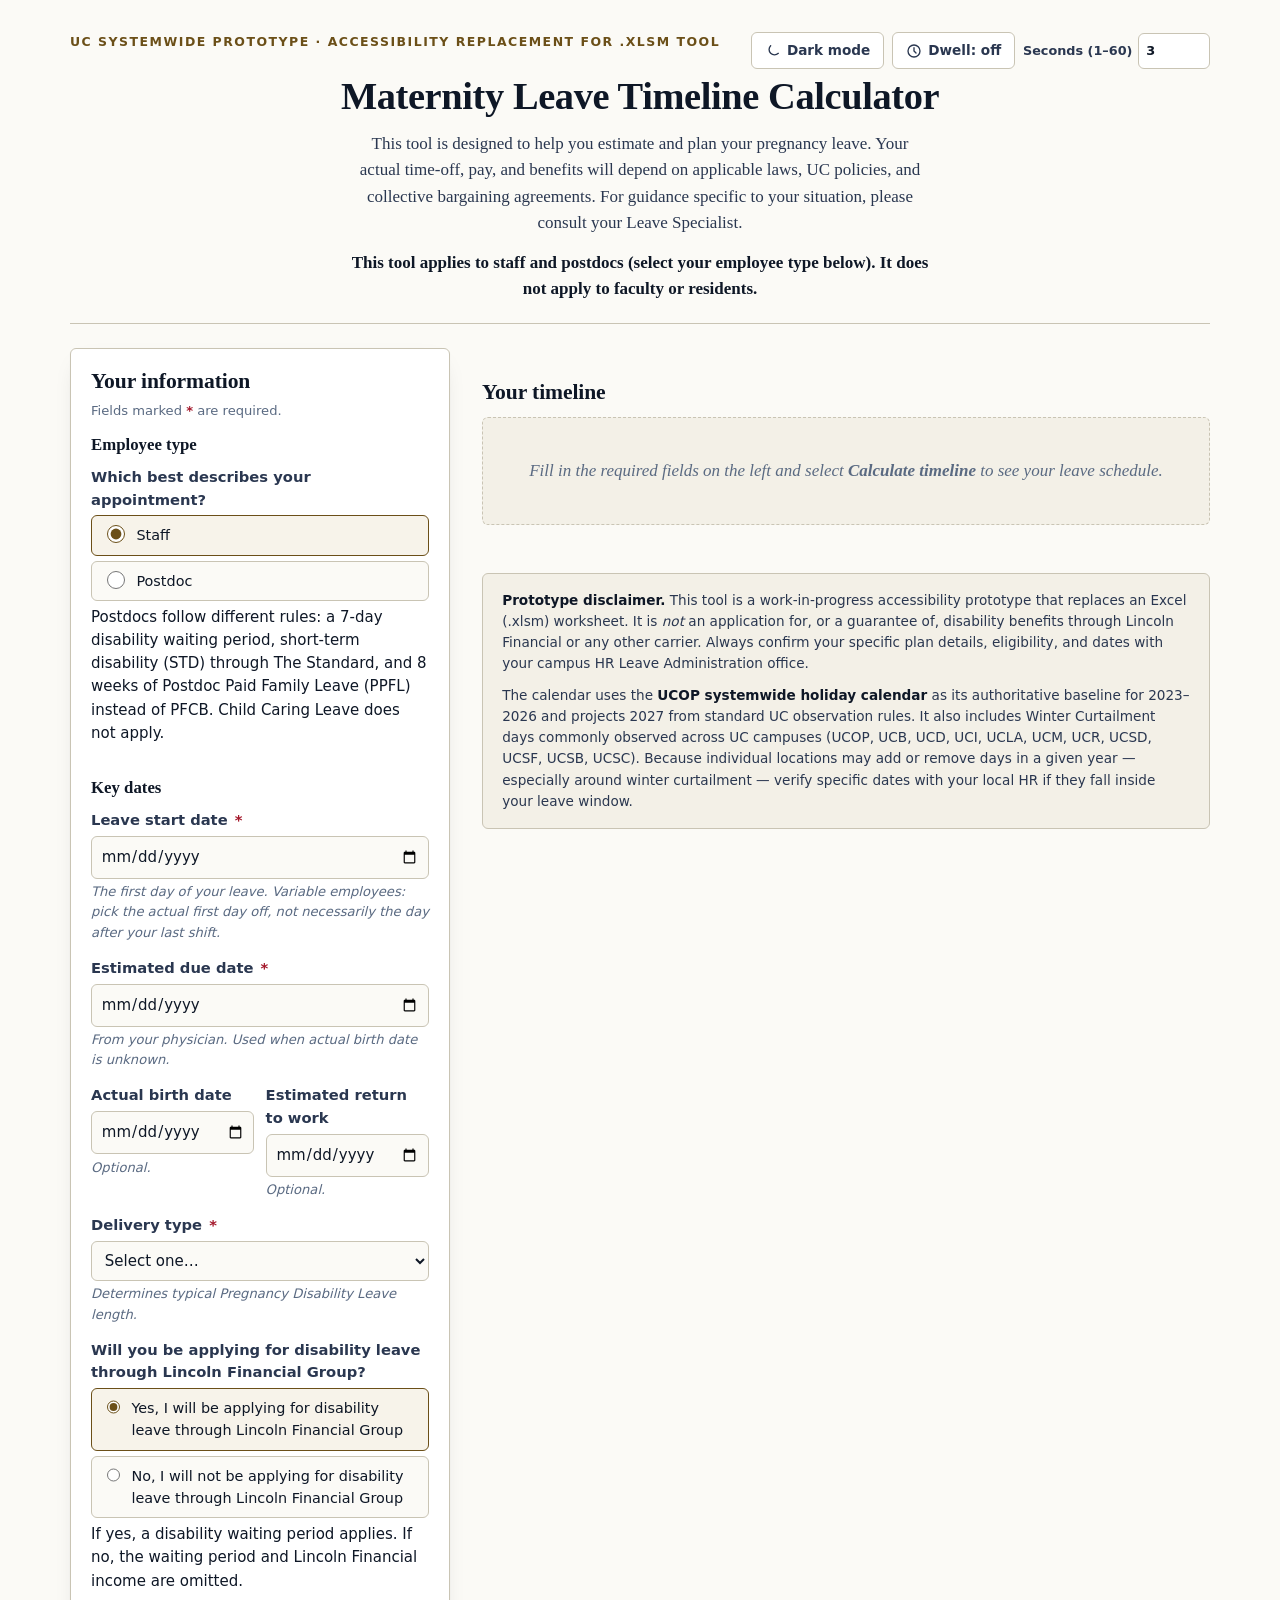
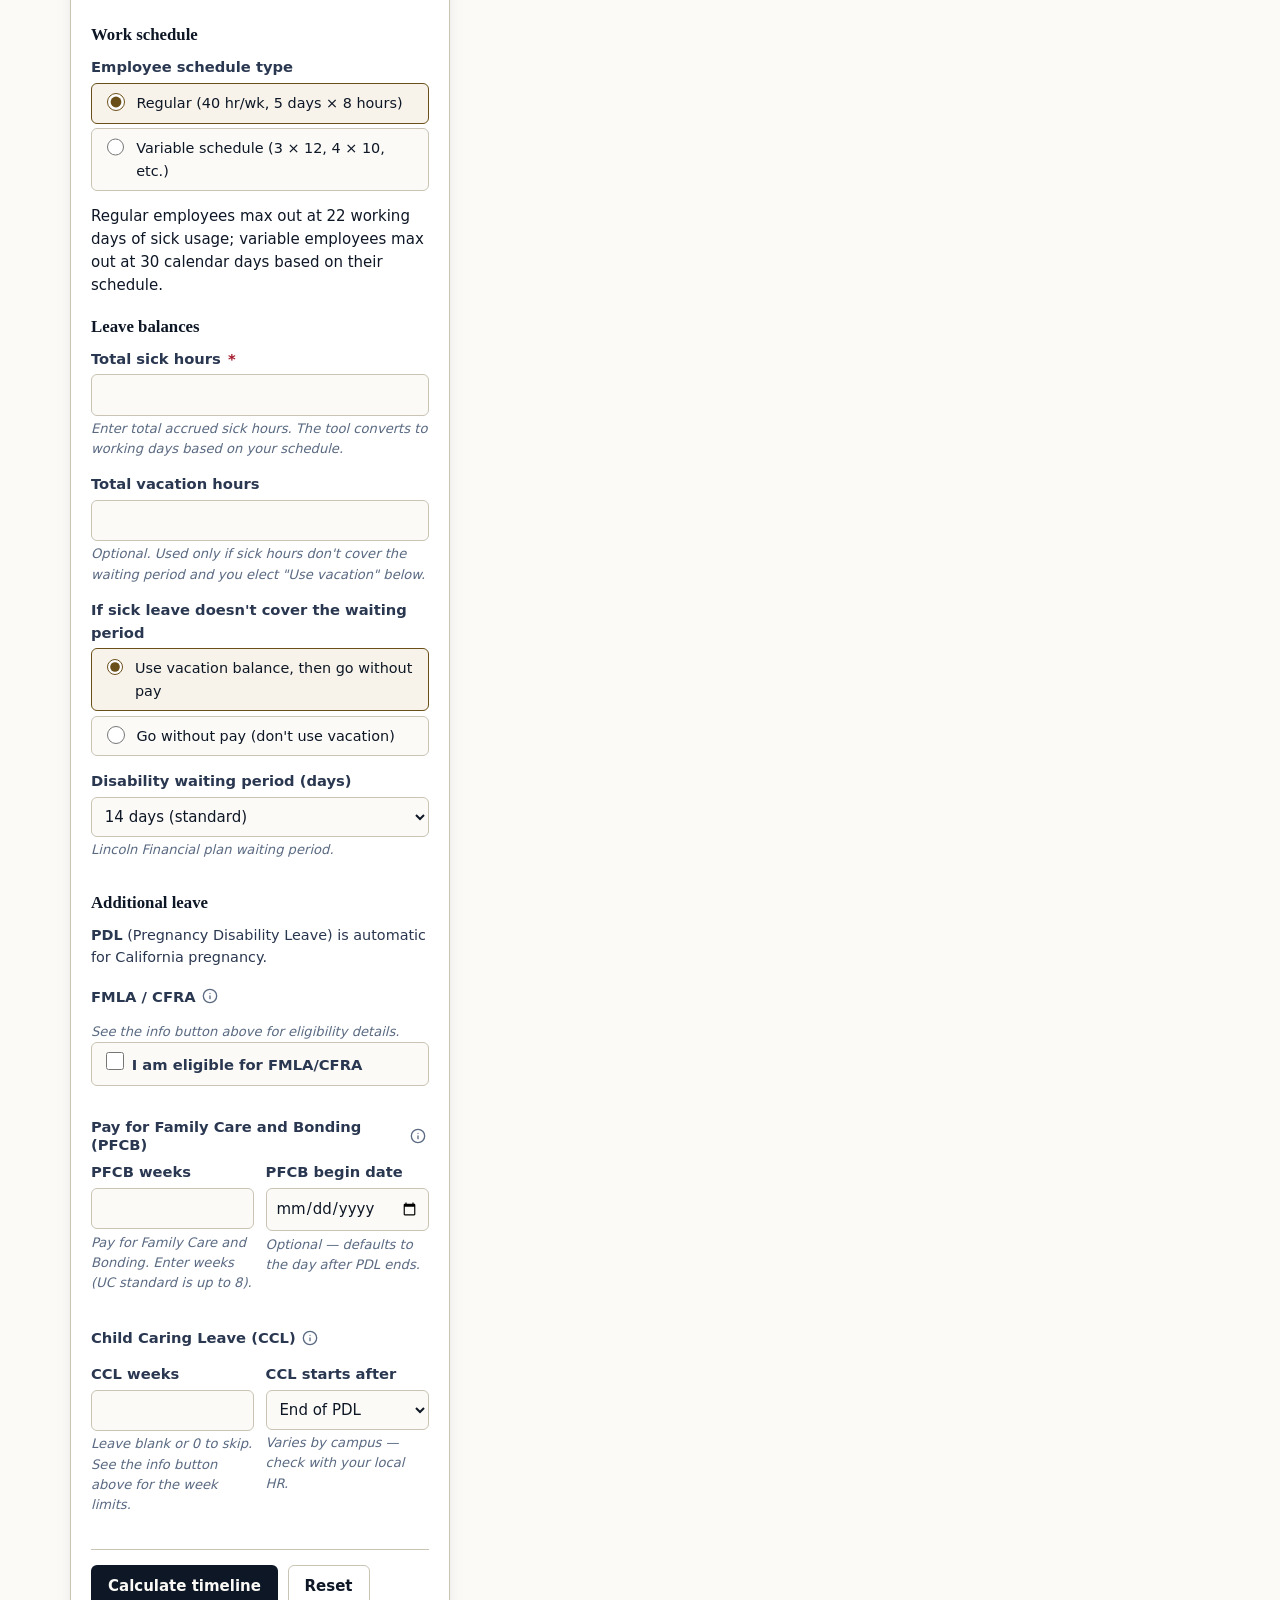
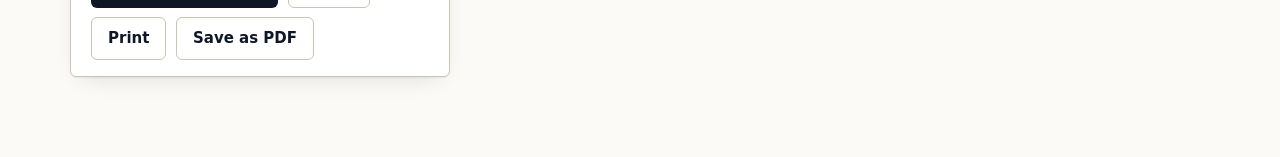
==== index.html @ 439dd9cc "feat: add dwell clicking (hover-to-activate) with adjustable 1-60s dwell time Masthead gains a Dwell" ====
<!DOCTYPE html>
<html lang="en">
<head>
<meta charset="UTF-8">
<meta name="viewport" content="width=device-width, initial-scale=1">
<meta name="description" content="Accessible maternity leave timeline calculator. Computes Pregnancy Disability Leave (PDL), Family Medical Leave (FML), California Family Rights Act (CFRA), waiting period, sick, vacation, and Lincoln Financial disability dates from simple inputs.">

<!-- Security headers (meta-tag equivalents where available).
     CSP deliberately denies everything by default and only allows same-origin
     scripts, styles, images, and fonts. No inline scripts, no inline styles,
     no external resources, no network requests, no embedding via iframe. -->
<meta http-equiv="Content-Security-Policy" content="default-src 'none'; script-src 'self'; style-src 'self'; img-src 'self' data:; font-src 'self'; connect-src 'none'; base-uri 'none'; form-action 'none'; object-src 'none'; frame-ancestors 'none'; upgrade-insecure-requests">
<meta name="referrer" content="strict-origin-when-cross-origin">
<meta http-equiv="X-Content-Type-Options" content="nosniff">

<title>Maternity Leave Timeline Calculator — Accessible Prototype</title>
<script src="theme-loader.js"></script>
<link rel="stylesheet" href="styles.css">
</head>
<body>

<a href="#main" class="skip">Skip to main content</a>

<div class="page">

<header class="masthead">
  <div class="masthead-top">
    <p class="eyebrow">UC Systemwide Prototype · Accessibility Replacement for .xlsm Tool</p>
    <div class="masthead-controls">
      <button type="button" id="themeToggle" class="theme-toggle"
              aria-label="Switch to dark mode" aria-pressed="false">
        <svg class="icon-moon" viewBox="0 0 24 24" aria-hidden="true">
          <path d="M20 15.5A8 8 0 1 1 8.5 4a7 7 0 0 0 11.5 11.5z"></path>
        </svg>
        <svg class="icon-sun" viewBox="0 0 24 24" aria-hidden="true">
          <circle cx="12" cy="12" r="4"></circle>
          <path d="M12 2v2M12 20v2M4.93 4.93l1.41 1.41M17.66 17.66l1.41 1.41M2 12h2M20 12h2M4.93 19.07l1.41-1.41M17.66 6.34l1.41-1.41"></path>
        </svg>
        <span class="theme-toggle-label">Dark mode</span>
      </button>
      <button type="button" id="dwellToggle" class="theme-toggle"
              aria-pressed="false" aria-describedby="dwellToggle-desc">
        <svg viewBox="0 0 24 24" aria-hidden="true">
          <circle cx="12" cy="12" r="9"></circle>
          <path d="M12 7v5l3 3"></path>
        </svg>
        <span class="dwell-toggle-label">Dwell: off</span>
      </button>
      <span id="dwellToggle-desc" class="sr-only">When on, resting the
        pointer on a button, link, or form control for the dwell time
        activates it without clicking.</span>
      <label class="dwell-time-field" id="dwellTimeField" hidden>
        <span class="dwell-time-label">Seconds (1–60)</span>
        <input type="number" id="dwellTime" inputmode="numeric"
               min="1" max="60" step="1" value="3"
               aria-describedby="dwellTime-desc">
      </label>
      <span id="dwellTime-desc" class="sr-only">Dwell time in seconds
        before a hovered control activates. 1 to 60. Default 3.</span>
    </div>
  </div>
  <h1>Maternity Leave Timeline Calculator</h1>
  <p class="lede">
    This tool is designed to help you estimate and plan your pregnancy leave.
    Your actual time-off, pay, and benefits will depend on applicable laws, UC
    policies, and collective bargaining agreements. For guidance specific to
    your situation, please consult your Leave Specialist.
  </p>
  <p class="staff-note">
    This tool applies to staff and postdocs (select your employee type below).
    It does not apply to faculty or residents.
  </p>
</header>

<main id="main" class="grid">

  <!-- =============== FORM =============== -->
  <aside class="form-panel" aria-labelledby="form-heading">
    <h2 id="form-heading" class="panel-heading">Your information</h2>
    <p class="required-note">
      Fields marked <span aria-hidden="true" class="required-marker">*</span>
      <span class="sr-only">(required)</span> are required.
    </p>

    <!-- Error summary: list of all validation problems, announced via
         role="alert" (implicit aria-live="assertive") and focused on show
         so screen readers reliably speak the full list. Each link jumps
         to and focuses the corresponding field. -->
    <div id="errorSummary" class="error-summary" role="alert"
         aria-labelledby="errorSummaryHeading" tabindex="-1" hidden>
      <h3 id="errorSummaryHeading" class="error-summary-heading">
        <span class="error-summary-icon" aria-hidden="true">⚠</span>
        There is a problem with your information
      </h3>
      <p id="errorSummaryIntro" class="error-summary-intro">
        Please fix the following before calculating the timeline:
      </p>
      <ul id="errorSummaryList" class="error-summary-list"
          aria-labelledby="errorSummaryIntro"></ul>
    </div>

    <form id="calcForm" novalidate>

      <fieldset>
        <legend>Employee type</legend>
        <fieldset class="radio-group" aria-describedby="employeeType-hint">
          <legend>Which best describes your appointment?</legend>
          <label class="radio">
            <input type="radio" name="employeeType" value="staff" checked>
            <span>Staff</span>
          </label>
          <label class="radio">
            <input type="radio" name="employeeType" value="postdoc">
            <span>Postdoc</span>
          </label>
          <span class="hint" id="employeeType-hint">Postdocs follow different rules: a 7-day disability waiting period, short-term disability (STD) through The Standard, and 8 weeks of Postdoc Paid Family Leave (PPFL) instead of PFCB. Child Caring Leave does not apply.</span>
        </fieldset>
      </fieldset>

      <fieldset>
        <legend>Key dates</legend>

        <div class="field">
          <label for="lastDay">Leave start date <span class="req" aria-hidden="true">*</span></label>
          <input type="date" id="lastDay" name="lastDay" required
                 aria-required="true" aria-describedby="lastDay-hint lastDay-err">
          <span class="hint" id="lastDay-hint">The first day of your leave. Variable employees: pick the actual first day off, not necessarily the day after your last shift. <span class="postdoc-only">Postdocs typically begin leave 2 weeks before the estimated due date.</span></span>
          <span class="err-msg" id="lastDay-err" role="alert" hidden></span>
        </div>

        <div class="field">
          <label for="dueDate">Estimated due date <span class="req" aria-hidden="true">*</span></label>
          <input type="date" id="dueDate" name="dueDate" required
                 aria-required="true" aria-describedby="dueDate-hint dueDate-err">
          <span class="hint" id="dueDate-hint">From your physician. Used when actual birth date is unknown.</span>
          <span class="err-msg" id="dueDate-err" role="alert" hidden></span>
        </div>

        <div class="row">
          <div class="field">
            <label for="actualBirth">Actual birth date</label>
            <input type="date" id="actualBirth" name="actualBirth"
                   aria-describedby="actualBirth-hint">
            <span class="hint" id="actualBirth-hint">Optional.</span>
          </div>
          <div class="field">
            <label for="returnDate">Estimated return to work</label>
            <input type="date" id="returnDate" name="returnDate"
                   aria-describedby="returnDate-hint">
            <span class="hint" id="returnDate-hint">Optional.</span>
          </div>
        </div>

        <div class="field">
          <label for="deliveryType">Delivery type <span class="req" aria-hidden="true">*</span></label>
          <select id="deliveryType" name="deliveryType" required
                  aria-required="true" aria-live="polite"
                  aria-describedby="deliveryType-hint deliveryType-err">
            <option value="">Select one…</option>
            <option value="Natural">Natural birth (42-day PDL)</option>
            <option value="C-section">C-section (56-day PDL)</option>
          </select>
          <span class="hint" id="deliveryType-hint">Determines typical Pregnancy Disability Leave length.</span>
          <span class="err-msg" id="deliveryType-err" role="alert" hidden></span>
        </div>

        <fieldset class="radio-group" aria-describedby="lincDisability-hint">
          <legend><span class="staff-only">Will you be applying for disability leave through Lincoln Financial Group?</span><span class="postdoc-only">Will you be applying for short-term disability (STD) through The Standard?</span></legend>
          <label class="radio">
            <input type="radio" name="lincolnDisability" value="yes" checked>
            <span><span class="staff-only">Yes, I will be applying for disability leave through Lincoln Financial Group</span><span class="postdoc-only">Yes, I will be applying for short-term disability through The Standard</span></span>
          </label>
          <label class="radio">
            <input type="radio" name="lincolnDisability" value="no">
            <span><span class="staff-only">No, I will not be applying for disability leave through Lincoln Financial Group</span><span class="postdoc-only">No, I will not be applying for short-term disability through The Standard</span></span>
          </label>
          <span class="hint" id="lincDisability-hint"><span class="staff-only">If yes, a disability waiting period applies. If no, the waiting period and Lincoln Financial income are omitted.</span><span class="postdoc-only">If yes, a 7-day waiting period applies. If no, the waiting period and STD income are omitted — and sick leave can be used during disability leave since you are not using disability benefits.</span></span>
        </fieldset>
      </fieldset>

      <fieldset>
        <legend>Work schedule</legend>
        <fieldset class="radio-group" aria-describedby="schedule-hint">
          <legend>Employee schedule type</legend>
          <label class="radio">
            <input type="radio" name="scheduleType" value="regular" checked>
            <span>Regular (40 hr/wk, 5 days × 8 hours)</span>
          </label>
          <label class="radio">
            <input type="radio" name="scheduleType" value="variable">
            <span>Variable schedule (3&nbsp;×&nbsp;12, 4&nbsp;×&nbsp;10, etc.)</span>
          </label>
        </fieldset>
        <span class="hint" id="schedule-hint">
          Regular employees max out at 22 working days of sick usage; variable employees max out at 30 calendar days based on their schedule.
        </span>

        <div class="sub-fields" id="variableFields" hidden>
          <div class="row">
            <div class="field">
              <label for="hoursPerDay">Hours per day</label>
              <input type="number" id="hoursPerDay" name="hoursPerDay"
                     min="1" max="24" step="0.5" value="12"
                     aria-describedby="hoursPerDay-err">
              <span class="err-msg" id="hoursPerDay-err" role="alert" hidden></span>
            </div>
            <div class="field">
              <label for="daysPerWeek">Days per week</label>
              <input type="number" id="daysPerWeek" name="daysPerWeek"
                     min="1" max="7" step="1" value="3"
                     aria-describedby="daysPerWeek-err">
              <span class="err-msg" id="daysPerWeek-err" role="alert" hidden></span>
            </div>
          </div>
        </div>
      </fieldset>

      <fieldset>
        <legend>Leave balances</legend>

        <div class="field">
          <label for="sickHours">Total sick hours <span class="req" aria-hidden="true">*</span></label>
          <input type="number" id="sickHours" name="sickHours" min="0" step="1" required
                 aria-required="true" aria-describedby="sickHours-hint sickHours-err">
          <span class="hint" id="sickHours-hint">Enter total accrued sick hours. The tool converts to working days based on your schedule. <span class="postdoc-only">Postdocs: sick leave can be used during disability leave only while you are not receiving disability (STD) benefits — the tool applies sick leave before STD income begins.</span></span>
          <span class="err-msg" id="sickHours-err" role="alert" hidden></span>
        </div>

        <div class="field">
          <label for="vacHours">Total vacation hours</label>
          <input type="number" id="vacHours" name="vacHours" min="0" step="1"
                 aria-describedby="vacHours-hint">
          <span class="hint" id="vacHours-hint">Optional. Used only if sick hours don't cover the waiting period <em>and</em> you elect "Use vacation" below.</span>
        </div>

        <fieldset class="radio-group">
          <legend>If sick leave doesn't cover the waiting period</legend>
          <label class="radio">
            <input type="radio" name="fallbackStrategy" value="vacation" checked>
            <span>Use vacation balance, then go without pay</span>
          </label>
          <label class="radio">
            <input type="radio" name="fallbackStrategy" value="lns">
            <span>Go without pay (don't use vacation)</span>
          </label>
        </fieldset>

        <div class="field" id="waitingPeriodField">
          <label for="waitingPeriod">Disability waiting period (days)</label>
          <select id="waitingPeriod" name="waitingPeriod">
            <option value="14" selected>14 days (standard)</option>
          </select>
          <span class="hint"><span class="staff-only">Lincoln Financial plan waiting period.</span><span class="postdoc-only">The Standard STD plan waiting period for postdocs.</span></span>
        </div>
      </fieldset>

      <fieldset>
        <legend>Additional leave</legend>
        <p class="field-note"><strong>PDL</strong> (Pregnancy Disability Leave) is automatic for California pregnancy.</p>
        <div class="field-group-header">
          <span class="field-group-title">FMLA / CFRA</span>
          <button type="button" id="fmlaCfraInfoBtn" class="info-btn"
                  aria-expanded="false"
                  aria-controls="fmlaCfraInfoNote"
                  aria-label="About FMLA/CFRA eligibility">
            <svg viewBox="0 0 24 24" aria-hidden="true">
              <circle cx="12" cy="12" r="10"></circle>
              <line x1="12" y1="16" x2="12" y2="12"></line>
              <line x1="12" y1="8" x2="12.01" y2="8"></line>
            </svg>
          </button>
        </div>
        <div id="fmlaCfraInfoNote" class="info-note" role="note"
             aria-live="polite" aria-atomic="true" hidden>
          <p>The federal <strong>FMLA</strong> (Family and Medical Leave Act) and
          California's <strong>CFRA</strong> (California Family Rights Act)
          each provide up to <strong>12 weeks</strong> of job-protected leave. To
          qualify you must have at least <strong>12 months of service</strong> and
          have worked <strong>1,250 hours</strong> in the prior 12 months.</p>
          <p>Most UC employees who meet the FMLA threshold also meet CFRA. For
          pregnancy and bonding, FMLA generally runs alongside PDL and CFRA, so
          confirm your specific timeline with your campus Leave Specialist.</p>
          <p class="postdoc-only"><strong>Postdocs:</strong> you do <strong>not</strong>
          need to be FMLA/CFRA eligible to receive PPFL. If you are not
          FMLA/CFRA eligible, the leave is a personal leave paid through PPFL —
          no departmental approval is needed. If you are FMLA/CFRA eligible,
          sick leave may not be used for pay during family leave — only PPFL or
          vacation.</p>
        </div>
        <div class="field">
          <span class="hint" id="elig-hint">See the info button above for eligibility details.</span>
          <label class="check">
            <input type="checkbox" id="eligFMLCFRA" name="eligFMLCFRA"
                   aria-describedby="elig-hint">
            <span>I am eligible for FMLA/CFRA</span>
          </label>
        </div>
        <div class="spacer-s"></div>
        <div class="field-group-header">
          <span class="field-group-title"><span class="staff-only">Pay for Family Care and Bonding (PFCB)</span><span class="postdoc-only">Postdoc Paid Family Leave (PPFL)</span></span>
          <button type="button" id="pfcbInfoBtn" class="info-btn"
                  aria-expanded="false"
                  aria-controls="pfcbInfoNote"
                  aria-label="About PFCB / PPFL eligibility">
            <svg viewBox="0 0 24 24" aria-hidden="true">
              <circle cx="12" cy="12" r="10"></circle>
              <line x1="12" y1="16" x2="12" y2="12"></line>
              <line x1="12" y1="8" x2="12.01" y2="8"></line>
            </svg>
          </button>
        </div>
        <div id="pfcbInfoNote" class="info-note" role="note"
             aria-live="polite" aria-atomic="true" hidden>
          <p class="staff-only">You can use PFCB only when you're on approved Family and Medical
          Leave for taking care of a seriously ill family member, bonding with a
          new child, or certain military-related reasons — and only if you take
          that leave in full-week blocks. You cannot use PFCB for your own
          medical condition or pregnancy disability.</p>
          <p class="postdoc-only">Postdocs are eligible for <strong>8 weeks of
          PPFL</strong> and do <strong>not</strong> need to be FMLA/CFRA
          eligible. If you are not FMLA/CFRA eligible, the leave is a personal
          leave paid through PPFL — no departmental approval is needed. PPFL is
          <strong>per birth</strong> and cannot be used again in the new year.
          If you are FMLA/CFRA eligible, sick leave may not be used for pay
          during family leave — only PPFL or vacation.</p>
        </div>
        <div class="row">
          <div class="field">
            <label for="pfcbWeeks"><span class="staff-only">PFCB weeks</span><span class="postdoc-only">PPFL weeks</span></label>
            <input type="number" id="pfcbWeeks" name="pfcbWeeks" min="0" max="8" step="1"
                   aria-describedby="pfcbWeeks-hint pfcbWeeks-err">
            <span class="hint" id="pfcbWeeks-hint"><span class="staff-only">Pay for Family Care and Bonding. Enter weeks (UC standard is up to 8).</span><span class="postdoc-only">Postdoc Paid Family Leave. Enter weeks (up to 8 per birth).</span></span>
            <span class="err-msg" id="pfcbWeeks-err" role="alert" hidden></span>
          </div>
          <div class="field">
            <label for="pfcbStart"><span class="staff-only">PFCB begin date</span><span class="postdoc-only">PPFL begin date</span></label>
            <input type="date" id="pfcbStart" name="pfcbStart"
                   aria-describedby="pfcbStart-hint">
            <span class="hint" id="pfcbStart-hint">Optional — defaults to the day after PDL ends.</span>
          </div>
        </div>

        <div id="cclSection" class="staff-only">
        <div class="field-group-header">
          <span class="field-group-title">Child Caring Leave (CCL)</span>
          <button type="button" id="cclInfoBtn" class="info-btn"
                  aria-expanded="false"
                  aria-controls="cclInfoNote"
                  aria-label="About CCL eligibility">
            <svg viewBox="0 0 24 24" aria-hidden="true">
              <circle cx="12" cy="12" r="10"></circle>
              <line x1="12" y1="16" x2="12" y2="12"></line>
              <line x1="12" y1="8" x2="12.01" y2="8"></line>
            </svg>
          </button>
        </div>
        <div id="cclInfoNote" class="info-note" role="note"
             aria-live="polite" aria-atomic="true" hidden>
          <p><strong>Not everyone is eligible for CCL.</strong> Eligibility depends
          on your employment classification and, for represented employees, the
          terms of your union contract. Please check with your Union contract or
          your campus Leave Specialist for more details.</p>
          <p><strong>How long?</strong> Up to <strong>14 weeks</strong> after
          FMLA/CFRA ends, or up to <strong>26 weeks</strong> if you are not
          eligible for FMLA/CFRA.</p>
        </div>

        <div class="row">
          <div class="field">
            <label for="cclWeeks">CCL weeks</label>
            <input type="number" id="cclWeeks" name="cclWeeks" min="0" max="26" step="1"
                   aria-describedby="cclWeeks-hint cclWeeks-err">
            <span class="hint" id="cclWeeks-hint">Leave blank or 0 to skip. See the info button above for the week limits.</span>
            <span class="err-msg" id="cclWeeks-err" role="alert" hidden></span>
          </div>
          <div class="field">
            <label for="cclAnchor">CCL starts after</label>
            <select id="cclAnchor" name="cclAnchor" aria-live="polite"
                    aria-describedby="cclAnchor-hint">
              <option value="pdl">End of PDL</option>
              <option value="fml">End of FML</option>
              <option value="cfra">End of CFRA</option>
            </select>
            <span class="hint" id="cclAnchor-hint">Varies by campus — check with your local HR.</span>
          </div>
        </div>
        </div><!-- /#cclSection -->
      </fieldset>

      <div class="btn-row">
        <button type="submit" class="btn-primary">Calculate timeline</button>
        <button type="button" id="resetBtn" class="btn-secondary">Reset</button>
        <button type="button" id="printBtn" class="btn-secondary">Print</button>
        <button type="button" id="pdfBtn" class="btn-secondary">Save as PDF</button>
      </div>
    </form>
  </aside>

  <!-- =============== RESULTS =============== -->
  <section class="results" aria-labelledby="results-heading">
    <h2 id="results-heading">Your timeline</h2>

    <div id="statusLive" class="sr-only" aria-live="polite" aria-atomic="true"></div>

    <div id="resultsEmpty" class="empty">
      Fill in the required fields on the left and select <strong>Calculate timeline</strong>
      to see your leave schedule.
    </div>

    <div id="resultsContent" hidden>
      <div class="callout" id="summaryCallout"></div>

      <details class="accordion" id="timelineAccordion" open>
        <summary>
          <h3 id="events-heading">Leave events</h3>
          <span class="accordion-toggle-label" aria-hidden="true">Show / hide</span>
        </summary>
        <div class="accordion-body">
          <ul class="timeline" id="timelineList" aria-labelledby="events-heading"></ul>
        </div>
      </details>

      <details class="accordion" id="calendarAccordion">
        <summary>
          <h3 id="cal-heading">Monthly calendar view</h3>
          <span class="accordion-toggle-label" aria-hidden="true">Show / hide</span>
        </summary>
        <div class="accordion-body">
          <div class="legend" aria-label="Calendar legend">
            <span><span class="sw sw-pdl"></span>PDL</span>
            <span><span class="sw sw-fml"></span>FML</span>
            <span><span class="sw sw-cfra"></span>CFRA</span>
            <span><span class="sw sw-linc"></span><span class="staff-only">Lincoln Financial</span><span class="postdoc-only">The Standard (STD)</span></span>
            <span><span class="sw sw-wait"></span>Waiting period</span>
            <span><span class="sw sw-pfcb"></span><span class="staff-only">PFCB</span><span class="postdoc-only">PPFL</span></span>
            <span class="staff-only"><span class="sw sw-ccl"></span>CCL</span>
            <span><span class="sw sw-sick sw-bordered"></span>Sick day</span>
            <span><span class="sw sw-vac sw-bordered"></span>Vacation day</span>
            <span><span class="sw sw-lns sw-bordered"></span>Leave, no salary</span>
            <span><span class="sw sw-holiday sw-bordered"></span>★ Holiday</span>
          </div>
          <div class="cal-cols" role="group" aria-label="Calendar column layout">
            <span class="cal-cols-label" id="calColsLabel">Columns:</span>
            <button type="button" class="cal-cols-btn" id="calCols1" aria-pressed="false">1 column</button>
            <button type="button" class="cal-cols-btn" id="calCols2" aria-pressed="true">2 columns</button>
          </div>
          <div class="cal-wrap cols-2" id="calendars" aria-labelledby="cal-heading"></div>
        </div>
      </details>
    </div>

    <aside class="disclaimer" role="note">
      <p><strong>Prototype disclaimer.</strong> This tool is a work-in-progress
      accessibility prototype that replaces an Excel (.xlsm) worksheet. It is
      <em>not</em> an application for, or a guarantee of, disability benefits through
      Lincoln Financial or any other carrier. Always confirm your specific plan
      details, eligibility, and dates with your campus HR Leave Administration office.</p>
      <p class="mb-0">The calendar uses the
      <strong>UCOP systemwide holiday calendar</strong> as its authoritative
      baseline for 2023–2026 and projects 2027 from standard UC observation
      rules. It also includes Winter Curtailment days commonly observed across
      UC campuses (UCOP, UCB, UCD, UCI, UCLA, UCM, UCR, UCSD, UCSF, UCSB, UCSC).
      Because individual locations may add or remove days in a given year —
      especially around winter curtailment — verify specific dates with your
      local HR if they fall inside your leave window.</p>
    </aside>
  </section>

</main>

</div><!-- /.page -->
<script src="app.js" defer></script>
</body>
</html>
---- styles.css ----
/* ---------- utility classes (replacing former inline styles) ---------- */
  .mt-0 { margin-top: 0; }
  .mb-0 { margin-bottom: 0; }
  .spacer-s { height: .6rem; }
  .panel-heading { margin-top: 0; }
  .required-note {
    font-size: .82rem;
    color: var(--ink-mute);
    margin-top: -.3rem;
  }
  .required-marker {
    color: var(--err);
    font-weight: 700;
  }

  /* legend swatch backgrounds — one class per category, no inline styles */
  .sw-pdl      { background: var(--c-pdl); }
  .sw-fml      { background: var(--c-fml); }
  .sw-cfra     { background: var(--c-cfra); }
  .sw-linc     { background: var(--c-linc); }
  .sw-wait     { background: var(--c-wait); }
  .sw-pfcb     { background: var(--c-pfcb); }
  .sw-ccl      { background: var(--c-ccl); }
  .sw-sick     { background: var(--sick-tint); }
  .sw-vac      { background: var(--vac-tint); }
  .sw-lns      { background: var(--lns-tint); }
  .sw-holiday  { background: var(--holiday-bg); }
  .sw-bordered { border: 1px solid var(--rule); }

  /* ---------- color-blind glyphs ----------
     Each leave category carries a distinct shape so it can be told apart
     without relying on color alone (WCAG 1.4.1 Use of Color). The shape is
     surfaced in the legend swatch, timeline label, calendar cells, and chips. */
  .sw-pdl,  .chip.pdl,  .timeline > li.cat-pdl           { --cb-glyph: "\25C6"; --cb-color: var(--c-pdl); } /* diamond */
  .sw-fml,  .chip.fml,  .timeline > li.cat-fml           { --cb-glyph: "\25A0"; --cb-color: var(--c-fml); } /* square */
  .sw-cfra, .chip.cfra, .timeline > li.cat-cfra          { --cb-glyph: "\25CF"; --cb-color: var(--c-cfra); } /* circle */
  .sw-linc, .chip.linc, .timeline > li.cat-linc          { --cb-glyph: "\25B2"; --cb-color: var(--c-linc); } /* triangle up */
  .sw-wait, .chip.wait, .timeline > li.cat-wait          { --cb-glyph: "\25BC"; --cb-color: var(--c-wait); } /* triangle down */
  .sw-pfcb, .chip.pfcb, .timeline > li.cat-pfcb          { --cb-glyph: "\2665"; --cb-color: var(--c-pfcb); } /* heart */
  .sw-ccl,  .chip.ccl,  .timeline > li.cat-ccl           { --cb-glyph: "\271A"; --cb-color: var(--c-ccl); } /* plus */
  .chip.milestone, .timeline > li.cat-milestone          { --cb-glyph: "\2726"; --cb-color: var(--c-milestone); } /* sparkle */
  .sw-sick, .timeline > li.cat-sick, .cal td.day.c-sick  { --cb-glyph: "\2716"; --cb-color: var(--c-sick); } /* heavy x */
  .sw-vac,  .timeline > li.cat-vac,  .cal td.day.c-vac   { --cb-glyph: "\2600"; --cb-color: var(--c-vac); } /* sun */
  .sw-lns,  .cal td.day.c-lns                            { --cb-glyph: "\2205"; } /* empty set */
  .sw-holiday                                            { --cb-glyph: "\2605"; } /* star */

/* ---------- design tokens ---------- */
  :root {
    color-scheme: light;

    --ink:           #0e1726;
    --ink-soft:      #2a3750;
    --ink-mute:      #5a6a82;
    --paper:         #fbfaf6;
    --paper-2:       #f3f0e7;
    --rule:          #c9c4b4;
    --accent:        #8a6a2d;   /* warm ochre */
    --accent-dark:   #6b4f18;
    --focus:         #1763c9;
    --ok:            #2e6f3a;
    --warn:          #a04b12;
    --err:           #a4182b;

    /* event colors — chosen for ≥ 4.5:1 on paper */
    --c-pdl:     #6c3a8e;
    --c-fml:     #155d8e;
    --c-cfra:    #0d6e63;
    --c-linc:    #8b5e0f;
    --c-wait:    #8a1b4e;
    --c-sick:    #b24a00;
    --c-vac:     #2a7a3a;
    --c-pfcb:    #7a1c1c;
    --c-ccl:     #4a5025;   /* deep olive — distinct from vac green */
    --c-milestone:#0e1726;
    --c-holiday: #5a6a82;
    --chip-text: #fff;

    /* surface + tint tokens (used by both themes) */
    --surface-1:     #ffffff;   /* form panel, calendar, input focus */
    --surface-2:     #f7f3ea;   /* hover states */
    --surface-err-bg:#fef4f4;   /* invalid input tint */
    --weekend-bg:    #faf8f2;   /* calendar weekend */
    --holiday-bg:    #efe8d4;   /* calendar holiday */
    --sick-tint:     #fdf0e4;   /* cal day with sick leave */
    --vac-tint:      #e9f3eb;   /* cal day with vacation */
    --lns-tint:      #f3eef7;   /* cal day with leave no salary */

    --shadow: 0 1px 2px rgba(14,23,38,.06), 0 8px 24px -12px rgba(14,23,38,.18);
    --radius: 6px;
  }

  /* ---------- dark theme ---------- */
  :root[data-theme="dark"] {
    color-scheme: dark;

    --ink:           #e8e3d5;
    --ink-soft:      #b6ae9d;
    /* WCAG 1.4.3: must stay ≥4.5:1 against every dark surface it sits on
       (worst case --surface-2 #2a2b33). #a29a89 measures ≥5.3:1 everywhere
       while staying visually muted below --ink-soft. */
    --ink-mute:      #a29a89;
    --paper:         #141519;
    --paper-2:       #1c1d22;
    --rule:          #383842;
    --accent:        #d4a554;
    --accent-dark:   #e8b965;
    --focus:         #7aaee8;
    --ok:            #6fbf7f;
    --warn:          #e89a5a;
    --err:           #ef7a82;

    /* brighter event colors for legibility on dark background
       paired with --chip-text: dark, they stay ≥ 4.5:1 on chips */
    --c-pdl:     #c796e0;
    --c-fml:     #7abae8;
    --c-cfra:    #6ed3bf;
    --c-linc:    #f0bf6b;
    --c-wait:    #eb8fb2;
    --c-sick:    #fab170;
    --c-vac:     #96daa3;
    --c-pfcb:    #eb9090;
    --c-ccl:     #c8d28c;   /* warm olive for dark mode */
    --c-milestone:#e8e3d5;
    --c-holiday: #b6ae9d;
    --chip-text: #141519;    /* dark text on bright chips */

    --surface-1:     #1f2027;
    --surface-2:     #2a2b33;
    --surface-err-bg:#3a1d22;
    --weekend-bg:    #17181d;
    --holiday-bg:    #2d2920;
    --sick-tint:     #3a2a1e;
    --vac-tint:      #1e2e24;
    --lns-tint:      #2a2132;

    --shadow: 0 1px 2px rgba(0,0,0,.3), 0 8px 24px -8px rgba(0,0,0,.5);
  }

  /* ---------- reset / base ---------- */
  *, *::before, *::after { box-sizing: border-box; }
  html { -webkit-text-size-adjust: 100%; }
  body {
    margin: 0;
    font-family: "Iowan Old Style", "Palatino Linotype", Palatino, Georgia, "Times New Roman", serif;
    font-size: 17px;
    line-height: 1.55;
    color: var(--ink);
    background: var(--paper);
    -webkit-font-smoothing: antialiased;
  }
  h1, h2, h3, h4 { font-family: "Iowan Old Style", "Palatino Linotype", Palatino, Georgia, serif; line-height: 1.2; color: var(--ink); }
  h1 { font-size: clamp(1.6rem, 2.2vw + 1rem, 2.4rem); margin: 0 0 .3em; letter-spacing: -0.01em; }
  h2 { font-size: 1.35rem; margin: 2rem 0 .7rem; letter-spacing: -0.005em; }
  h3 { font-size: 1.08rem; margin: 1.25rem 0 .5rem; }
  p { margin: 0 0 .8em; }

  a { color: var(--focus); text-decoration: underline; text-underline-offset: 2px; }
  a:hover { text-decoration-thickness: 2px; }

  /* visible, high-contrast focus ring for every interactive element */
  :focus-visible {
    outline: 3px solid var(--focus);
    outline-offset: 2px;
    border-radius: 3px;
  }

  /* skip link */
  .skip {
    position: absolute; left: -9999px; top: 8px;
    background: var(--ink); color: var(--paper);
    padding: 10px 14px; border-radius: var(--radius);
    font-family: system-ui, sans-serif; font-weight: 600;
    z-index: 999;
  }
  .skip:focus { left: 8px; }

  /* ---------- layout ---------- */
  .page {
    max-width: 1180px;
    margin: 0 auto;
    padding: 2rem 1.25rem 5rem;
  }
  header.masthead {
    border-bottom: 1px solid var(--rule);
    padding-bottom: 1.25rem;
    margin-bottom: 1.5rem;
    text-align: center;
  }
  .masthead-top {
    display: flex;
    justify-content: space-between;
    align-items: flex-start;
    gap: 1rem;
    margin-bottom: .25rem;
  }
  .masthead .eyebrow {
    font-family: ui-sans-serif, system-ui, -apple-system, "Segoe UI", Roboto, sans-serif;
    font-size: .78rem; font-weight: 600; letter-spacing: .12em; text-transform: uppercase;
    color: var(--accent-dark); margin: 0;
  }
  .masthead .lede { color: var(--ink-soft); max-width: 68ch; margin-left: auto; margin-right: auto; }
  /* ------------------------------------------------------------
     Employee-type mode switching (Staff vs Postdoc)
     The body carries .mode-postdoc when the Postdoc radio is
     selected. Elements marked .postdoc-only appear only in that
     mode; .staff-only elements disappear. display:none removes
     the hidden variant from the accessibility tree, so screen
     readers only ever encounter the active wording. Hiding is
     gated on the body class in both directions (instead of a
     bare .postdoc-only rule plus an un-hide override) so the
     visible variant keeps whatever display value its other
     styles give it — e.g. inline-flex legend entries. */
  body:not(.mode-postdoc) .postdoc-only { display: none; }
  body.mode-postdoc .staff-only { display: none; }

  .masthead .staff-note {
    max-width: 68ch;
    margin: .6rem auto 0;
    font-weight: 600;
    color: var(--ink);
  }

  /* theme toggle button */
  .theme-toggle {
    display: inline-flex;
    align-items: center;
    gap: .4rem;
    padding: .45rem .8rem;
    font-family: ui-sans-serif, system-ui, -apple-system, "Segoe UI", Roboto, sans-serif;
    font-size: .85rem; font-weight: 600;
    background: var(--surface-1);
    border: 1px solid var(--rule);
    color: var(--ink-soft);
    border-radius: var(--radius);
    cursor: pointer;
    min-height: 36px;
    white-space: nowrap;
    transition: background-color .15s ease, color .15s ease, border-color .15s ease;
  }
  .theme-toggle:hover {
    background: var(--surface-2);
    color: var(--ink);
    border-color: var(--ink-mute);
  }
  .theme-toggle svg {
    width: 16px; height: 16px;
    flex: 0 0 16px;
    stroke: currentColor;
    fill: none;
    stroke-width: 2;
    stroke-linecap: round;
    stroke-linejoin: round;
  }
  /* show only the target-state icon */
  .theme-toggle .icon-sun  { display: none; }
  .theme-toggle .icon-moon { display: inline; }
  :root[data-theme="dark"] .theme-toggle .icon-sun  { display: inline; }
  :root[data-theme="dark"] .theme-toggle .icon-moon { display: none; }

  /* ------------------------------------------------------------
     Dwell clicking (hover-to-activate)
     The masthead hosts a Dwell toggle next to the theme toggle,
     plus a seconds field shown only while dwell is on. While a
     control is "arming" (pointer resting on it), it gets a dashed
     outline immediately plus a progress bar that fills over the
     configured dwell time — feedback that does not rely on color
     alone (WCAG 1.4.1) and shows how long remains before the
     activation fires. The bar is drawn with ::after, which never
     renders on replaced elements (inputs/selects); those still get
     the outline, so every target has visible arming feedback. */
  .masthead-controls {
    display: inline-flex;
    align-items: center;
    justify-content: flex-end;
    gap: .5rem;
    flex-wrap: wrap;
  }
  #dwellToggle[aria-pressed="true"] {
    border-color: var(--focus);
    color: var(--ink);
    box-shadow: inset 0 0 0 1px var(--focus);
  }
  .dwell-time-field {
    display: inline-flex;
    align-items: center;
    gap: .35rem;
    font-family: ui-sans-serif, system-ui, -apple-system, "Segoe UI", Roboto, sans-serif;
    font-size: .8rem;
    font-weight: 600;
    color: var(--ink-soft);
  }
  .dwell-time-field input {
    width: 4.5rem;
    min-height: 36px;
    padding: .3rem .45rem;
    border: 1px solid var(--rule);
    border-radius: var(--radius);
    background: var(--surface-1);
    color: var(--ink);
    font: inherit;
  }
  .dwell-arming {
    outline: 3px dashed var(--focus);
    outline-offset: 2px;
    position: relative;
  }
  .dwell-arming::after {
    content: "";
    position: absolute;
    left: 0;
    bottom: 0;
    height: 4px;
    width: 0;
    background: var(--focus);
    pointer-events: none;
    animation: dwell-fill var(--dwell-ms, 3000ms) linear forwards;
  }
  @keyframes dwell-fill { to { width: 100%; } }

  /* smooth body-level theme transition (but only after initial paint) */
  body.theme-transitions,
  body.theme-transitions * {
    transition: background-color .2s ease, color .2s ease, border-color .2s ease;
  }
  @media (prefers-reduced-motion: reduce) {
    body.theme-transitions,
    body.theme-transitions * { transition: none; }
  }

  .grid {
    display: grid;
    grid-template-columns: minmax(280px, 380px) 1fr;
    gap: 2rem;
  }
  @media (max-width: 880px) {
    .grid { grid-template-columns: 1fr; gap: 1.5rem; }
  }

  /* ---------- form panel ---------- */
  .form-panel {
    background: var(--surface-1);
    border: 1px solid var(--rule);
    border-radius: var(--radius);
    padding: 1.25rem 1.25rem 1rem;
    box-shadow: var(--shadow);
    position: sticky; top: 1rem;
    align-self: start;
    font-family: ui-sans-serif, system-ui, -apple-system, "Segoe UI", Roboto, sans-serif;
    font-size: 15px;
  }
  @media (max-width: 880px) { .form-panel { position: static; } }

  fieldset {
    border: 0;
    padding: 0;
    margin: 0 0 1rem;
  }
  legend {
    font-family: "Iowan Old Style", Georgia, serif;
    font-size: 1.05rem;
    font-weight: 600;
    padding: 0;
    margin-bottom: .5rem;
    color: var(--ink);
  }

  .field {
    display: block;
    margin-bottom: .85rem;
  }
  .field > label,
  .field > .label {
    display: block;
    font-weight: 600;
    font-size: .92rem;
    margin-bottom: .25rem;
    color: var(--ink-soft);
  }
  .field .req { color: var(--err); font-weight: 700; margin-left: 2px; }
  .field .hint {
    display: block;
    font-size: .82rem;
    color: var(--ink-mute);
    margin-top: .2rem;
    font-style: italic;
  }
  .field input[type="date"],
  .field input[type="number"],
  .field select {
    width: 100%;
    font: inherit;
    padding: .5rem .55rem;
    border: 1px solid var(--rule);
    border-radius: var(--radius);
    background: var(--paper);
    color: var(--ink);
    min-height: 40px;
  }
  .field input:focus,
  .field select:focus {
    border-color: var(--focus);
    background: var(--surface-1);
  }
  .field input[aria-invalid="true"],
  .field select[aria-invalid="true"] {
    border-color: var(--err);
    background: var(--surface-err-bg);
  }
  .err-msg {
    color: var(--err);
    font-size: .82rem;
    margin-top: .25rem;
    display: block;
  }

  /* field-group header — a small label that groups related fields,
     with optional info-disclosure button for eligibility notes etc. */
  .field-group-header {
    display: flex;
    align-items: center;
    gap: .2rem;
    font-family: ui-sans-serif, system-ui, sans-serif;
    font-size: .92rem;
    font-weight: 600;
    color: var(--ink-soft);
    margin: .4rem 0 .35rem;
  }
  .field-group-title { line-height: 1.2; }

  /* standalone explanatory statement above a field group */
  .field-note {
    font-size: .9rem;
    color: var(--ink-soft);
    margin: 0 0 .5rem;
  }

  /* generic disclosure button: circled-i icon that toggles an info note */
  .info-btn {
    background: transparent;
    border: 0;
    padding: 3px;
    margin: 0;
    cursor: pointer;
    color: var(--ink-mute);
    border-radius: 50%;
    display: inline-flex;
    align-items: center;
    justify-content: center;
    line-height: 0;
    transition: color .15s ease, background-color .15s ease;
  }
  .info-btn svg {
    width: 16px; height: 16px;
    stroke: currentColor;
    fill: none;
    stroke-width: 2;
    stroke-linecap: round;
    stroke-linejoin: round;
  }
  .info-btn:hover {
    color: var(--ink);
    background: var(--surface-2);
  }
  .info-btn[aria-expanded="true"] {
    color: var(--accent-dark);
    background: var(--surface-2);
  }

  /* the collapsible note itself */
  .info-note {
    margin: .3rem 0 .7rem;
    padding: .6rem .8rem;
    background: var(--surface-2);
    border-left: 3px solid var(--accent);
    border-radius: 0 var(--radius) var(--radius) 0;
    font-size: .84rem;
    color: var(--ink-soft);
    line-height: 1.45;
  }
  .info-note p { margin: 0; }
  .info-note strong { color: var(--ink); }
  .info-note a { color: var(--focus); }

  /* row: two side-by-side fields */
  .row {
    display: grid;
    grid-template-columns: 1fr 1fr;
    gap: .7rem;
  }

  /* checkbox */
  .check {
    display: flex;
    gap: .55rem;
    align-items: flex-start;
    padding: .5rem .6rem;
    background: var(--paper);
    border: 1px solid var(--rule);
    border-radius: var(--radius);
    cursor: pointer;
    font-size: .9rem;
  }
  .check input[type="checkbox"] {
    width: 18px; height: 18px;
    margin-top: 1px;
    accent-color: var(--accent-dark);
  }
  .check:hover { background: var(--surface-2); }

  /* radio group — nested fieldset with labelled options */
  .radio-group {
    border: 0;
    padding: 0;
    margin: 0 0 .85rem;
    display: flex;
    flex-direction: column;
    gap: .3rem;
  }
  .radio-group > legend {
    font-family: ui-sans-serif, system-ui, sans-serif;
    font-weight: 600;
    font-size: .92rem;
    color: var(--ink-soft);
    padding: 0;
    margin-bottom: .25rem;
  }
  .radio {
    display: flex;
    gap: .55rem;
    align-items: flex-start;
    padding: .5rem .6rem;
    background: var(--paper);
    border: 1px solid var(--rule);
    border-radius: var(--radius);
    cursor: pointer;
    font-size: .9rem;
  }
  .radio input[type="radio"] {
    width: 18px; height: 18px;
    margin-top: 1px;
    accent-color: var(--accent-dark);
  }
  .radio:hover { background: var(--surface-2); }
  /* :has() is supported in all modern browsers; degrades gracefully */
  .radio:has(input:checked) {
    border-color: var(--accent-dark);
    background: var(--surface-2);
  }

  /* sub-fields revealed by a radio selection (progressive disclosure) */
  .sub-fields {
    margin: .3rem 0 .6rem;
    padding: .75rem .8rem;
    background: var(--surface-2);
    border-left: 3px solid var(--accent);
    border-radius: 0 var(--radius) var(--radius) 0;
  }
  .sub-fields .row { margin: 0; }
  .sub-fields .field:last-child { margin-bottom: 0; }

  .btn-row {
    display: flex; gap: .6rem; flex-wrap: wrap;
    margin-top: .9rem;
    padding-top: .9rem;
    border-top: 1px solid var(--rule);
  }
  button {
    font: inherit; font-weight: 600;
    padding: .55rem 1rem;
    border-radius: var(--radius);
    cursor: pointer;
    border: 1px solid transparent;
    min-height: 40px;
  }
  .btn-primary {
    background: var(--ink);
    color: var(--paper);
  }
  .btn-primary:hover { background: var(--ink-soft); }
  .btn-secondary {
    background: var(--surface-1);
    border-color: var(--rule);
    color: var(--ink);
  }
  .btn-secondary:hover { background: var(--paper-2); }
  button:disabled { opacity: .5; cursor: not-allowed; }

  /* ---------- results panel ---------- */
  .results {
    min-width: 0; /* prevent grid overflow */
  }

  .callout {
    background: var(--surface-1);
    border-left: 4px solid var(--accent);
    border-top: 1px solid var(--rule);
    border-right: 1px solid var(--rule);
    border-bottom: 1px solid var(--rule);
    padding: .9rem 1.1rem;
    border-radius: 0 var(--radius) var(--radius) 0;
    font-size: .95rem;
    color: var(--ink-soft);
    margin-bottom: 1.5rem;
  }
  .callout strong { color: var(--ink); }

  .empty {
    background: var(--paper-2);
    border: 1px dashed var(--rule);
    border-radius: var(--radius);
    padding: 2.5rem 1.5rem;
    text-align: center;
    color: var(--ink-mute);
    font-style: italic;
  }

  /* ---------- accordion (native details/summary) ---------- */
  .accordion {
    margin: 1rem 0;
    border: 1px solid var(--rule);
    border-radius: var(--radius);
    background: var(--surface-1);
    overflow: hidden;
  }
  .accordion > summary {
    list-style: none; /* hide default triangle */
    cursor: pointer;
    display: flex;
    align-items: center;
    justify-content: space-between;
    gap: 1rem;
    padding: .85rem 1.1rem;
    user-select: none;
    background: var(--surface-1);
    transition: background-color .15s ease;
  }
  .accordion > summary::-webkit-details-marker { display: none; }
  .accordion > summary:hover { background: var(--surface-2); }
  .accordion > summary::before {
    content: "";
    display: inline-block;
    width: 0; height: 0;
    border-top: 6px solid transparent;
    border-bottom: 6px solid transparent;
    border-left: 8px solid var(--ink-soft);
    transition: transform .2s ease;
    flex: 0 0 8px;
  }
  .accordion[open] > summary::before {
    transform: rotate(90deg);
  }
  .accordion > summary h3 {
    margin: 0;
    font-family: "Iowan Old Style", Georgia, serif;
    font-size: 1.15rem;
    font-weight: 600;
    color: var(--ink);
    flex: 1;
  }
  .accordion-toggle-label {
    font-family: ui-sans-serif, system-ui, sans-serif;
    font-size: .8rem;
    font-weight: 600;
    color: var(--ink-mute);
    letter-spacing: .04em;
    text-transform: uppercase;
  }
  .accordion-body {
    padding: 1rem 1.1rem 1.1rem;
    border-top: 1px solid var(--rule);
    background: var(--paper);
  }
  /* legend lives inside the calendar accordion; remove its top margin
     since the accordion body already provides padding */
  .accordion-body .legend { margin-top: 0; }

  /* timeline list */
  .timeline {
    list-style: none;
    padding: 0;
    margin: 0;
    border-top: 1px solid var(--rule);
  }
  .timeline {
    list-style: none;
    padding: 0;
    margin: 0;
    display: flex;
    flex-direction: column;
    gap: .8rem;
  }
  .timeline > li {
    position: relative;
    padding: .9rem 1.1rem;
    background: var(--surface-1);
    border: 1px solid var(--rule);
    border-left: 4px solid var(--ink-mute);
    border-radius: var(--radius);
    display: flex;
    flex-direction: column;
    gap: .35rem;
  }
  .timeline .label {
    font-family: "Iowan Old Style", Georgia, serif;
    font-weight: 600;
    font-size: 1.05rem;
    color: var(--ink);
    line-height: 1.3;
  }
  /* colored shape icon echoing the left border, so leave events are easy to
     tell apart even when the colors look similar (WCAG 1.4.1) */
  .timeline > li .label::before {
    content: var(--cb-glyph, "");
    margin-right: .5em;
    font-size: 1.05em;
    font-weight: 700;
    color: var(--cb-color, var(--ink-soft));
  }
  .timeline .dates {
    font-family: ui-monospace, "SF Mono", Menlo, Consolas, monospace;
    font-size: .9rem;
    color: var(--ink-soft);
    display: block;
  }
  .timeline .dates .dur {
    display: block;
    color: var(--ink-mute);
    font-style: italic;
    margin-top: .2rem;
    font-size: .84rem;
  }
  .timeline .dates .dur::before { content: ""; }
  .timeline .meta {
    font-size: .86rem;
    font-family: ui-sans-serif, system-ui, sans-serif;
    color: var(--ink-mute);
    font-style: italic;
    line-height: 1.4;
    padding-top: .1rem;
    border-top: 1px dashed var(--rule);
    margin-top: .15rem;
  }

  /* category left-border colors — same semantic coding as before */
  .timeline > li.cat-pdl       { border-left-color: var(--c-pdl); }
  .timeline > li.cat-fml       { border-left-color: var(--c-fml); }
  .timeline > li.cat-cfra      { border-left-color: var(--c-cfra); }
  .timeline > li.cat-linc      { border-left-color: var(--c-linc); }
  .timeline > li.cat-wait      { border-left-color: var(--c-wait); }
  .timeline > li.cat-sick      { border-left-color: var(--c-sick); }
  .timeline > li.cat-vac       { border-left-color: var(--c-vac); }
  .timeline > li.cat-pfcb      { border-left-color: var(--c-pfcb); }
  .timeline > li.cat-ccl       { border-left-color: var(--c-ccl); }
  .timeline > li.cat-milestone { border-left-color: var(--c-milestone); }

  /* ---------- legend ---------- */
  .legend {
    display: flex; flex-wrap: wrap; gap: .4rem .9rem;
    margin: 1rem 0 1.5rem;
    font-family: ui-sans-serif, system-ui, sans-serif;
    font-size: .85rem;
    color: var(--ink-soft);
  }
  .legend > span { display: inline-flex; align-items: center; gap: .35rem; }
  .legend .sw {
    width: 15px; height: 15px; border-radius: 3px;
    display: inline-flex; align-items: center; justify-content: center;
    font-size: 10px; line-height: 1; font-weight: 700;
    color: var(--chip-text);
  }
  .legend .sw::before { content: var(--cb-glyph, ""); }
  /* dark glyph on the light/bordered swatches (sick, vac, lns, holiday) */
  .legend .sw-bordered { color: var(--ink); }

  /* ---------- calendars ---------- */
  /* column-view toggle */
  .cal-cols {
    display: flex; align-items: center; flex-wrap: wrap; gap: .5rem;
    margin: 0 0 1rem;
    font-family: ui-sans-serif, system-ui, sans-serif;
    font-size: .85rem;
  }
  .cal-cols-label { color: var(--ink-soft); font-weight: 600; }
  .cal-cols-btn {
    font: inherit;
    padding: .35rem .8rem;
    border: 1px solid var(--rule);
    border-radius: var(--radius);
    background: var(--surface-1);
    color: var(--ink);
    cursor: pointer;
  }
  .cal-cols-btn:hover { border-color: var(--ink-mute); }
  .cal-cols-btn:focus-visible { outline: 0; box-shadow: 0 0 0 3px var(--focus); }
  .cal-cols-btn[aria-pressed="true"] {
    background: var(--accent-dark);
    border-color: var(--accent-dark);
    color: #fff;
  }
  /* dark mode uses a light-yellow accent, so the selected button needs
     dark text for readable contrast */
  :root[data-theme="dark"] .cal-cols-btn[aria-pressed="true"] { color: #000; }

  .cal-wrap {
    display: grid;
    grid-template-columns: repeat(auto-fill, minmax(300px, 1fr));
    gap: 1.25rem;
  }
  /* explicit column counts chosen by the toggle */
  .cal-wrap.cols-1 { grid-template-columns: 1fr; }
  .cal-wrap.cols-2 { grid-template-columns: repeat(2, 1fr); }
  .cal {
    background: var(--surface-1);
    border: 1px solid var(--rule);
    border-radius: var(--radius);
    padding: .75rem;
    box-shadow: var(--shadow);
  }
  .cal caption {
    font-family: "Iowan Old Style", Georgia, serif;
    font-weight: 700; font-size: 1.05rem;
    text-align: left;
    padding: .1rem .2rem .5rem;
    caption-side: top;
    color: var(--ink);
  }
  .cal table {
    width: 100%;
    border-collapse: collapse;
    table-layout: fixed;
    font-family: ui-sans-serif, system-ui, sans-serif;
    font-size: .78rem;
  }
  .cal th {
    font-size: .7rem;
    text-transform: uppercase;
    letter-spacing: .06em;
    color: var(--ink-mute);
    font-weight: 600;
    padding: .25rem 0;
    border-bottom: 1px solid var(--rule);
  }
  .cal td {
    vertical-align: top;
    padding: 0;
    border: 1px solid transparent;
    height: 46px;
  }
  .cal td.empty { background: transparent; }
  .cal td.day {
    border-color: var(--rule);
    background: var(--surface-1);
    position: relative;
  }
  .cal td.day .d {
    display: block;
    text-align: right;
    font-size: .78rem;
    font-weight: 600;
    color: var(--ink);
    padding: 1px 4px 0;
  }
  .cal td.day .ev {
    display: block;
    font-size: .62rem;
    line-height: 1.15;
    padding: 0 3px 2px;
    font-weight: 600;
    color: var(--chip-text);
    text-align: left;
    word-break: break-word;
    overflow-wrap: anywhere;
  }
  .cal td.day .cat {
    display: block;
    font-size: .58rem;
    line-height: 1.1;
    padding: 0 3px 2px;
    color: var(--ink-soft);
    font-weight: 600;
    letter-spacing: .03em;
  }
  /* shape glyph so day fills (sick/vac/lns) read without color */
  .cal td.day .cat::before { content: var(--cb-glyph, ""); margin-right: .15em; }

  /* weekend + holiday shading */
  .cal td.weekend .d { color: var(--ink-mute); }
  .cal td.weekend { background: var(--weekend-bg); }
  .cal td.holiday { background: var(--holiday-bg); }
  .cal td.holiday .d::after {
    content: " ★";
    color: var(--c-holiday);
  }

  /* category tints */
  .cal td.day.c-sick { background: var(--sick-tint); }
  .cal td.day.c-vac  { background: var(--vac-tint); }
  .cal td.day.c-lns  { background: var(--lns-tint); }  /* leave no salary */

  /* event chips */
  .chip {
    display: block;
    border-radius: 2px;
    padding: 1px 1px;
    font-size: .56rem;
    font-weight: 700;
    line-height: 1.1;
    margin-top: 1px;
  }
  .chip.pdl   { background: var(--c-pdl); color: var(--chip-text); }
  .chip.fml   { background: var(--c-fml); color: var(--chip-text); }
  .chip.cfra  { background: var(--c-cfra); color: var(--chip-text); }
  .chip.linc  { background: var(--c-linc); color: var(--chip-text); }
  .chip.wait  { background: var(--c-wait); color: var(--chip-text); }
  .chip.pfcb  { background: var(--c-pfcb); color: var(--chip-text); }
  .chip.ccl   { background: var(--c-ccl); color: var(--chip-text); }
  .chip.milestone { background: var(--c-milestone); color: var(--chip-text); }
  /* shape glyph prefix so chips are distinguishable without color */
  .chip::before { content: var(--cb-glyph, ""); margin-right: .2em; }

  /* ---------- error summary (top-of-form consolidated errors) ---------- */
  .error-summary {
    margin: 0 0 1.1rem;
    padding: .9rem 1rem 1rem;
    background: var(--paper);
    border: 2px solid var(--err);
    border-left-width: 6px;
    border-radius: var(--radius);
    font-family: ui-sans-serif, system-ui, sans-serif;
    color: var(--ink);
    /* Ensure the focus ring is visible when programmatic focus lands here. */
    outline: 0;
  }
  .error-summary:focus {
    box-shadow: 0 0 0 3px var(--focus);
  }
  .error-summary[hidden] {
    display: none !important;
  }
  .error-summary-heading {
    margin: 0 0 .4rem;
    font-family: "Iowan Old Style", Georgia, serif;
    font-size: 1.1rem;
    font-weight: 700;
    color: var(--err);
    display: flex;
    align-items: baseline;
    gap: .5rem;
  }
  .error-summary-icon {
    font-size: 1.15rem;
    line-height: 1;
  }
  .error-summary-intro {
    margin: 0 0 .55rem;
    font-size: .92rem;
    color: var(--ink-soft);
  }
  .error-summary-list {
    margin: 0;
    padding-left: 1.2rem;
    font-size: .92rem;
  }
  .error-summary-list li { margin-bottom: .25rem; }
  .error-summary-list li:last-child { margin-bottom: 0; }
  .error-summary-list a {
    color: var(--err);
    text-decoration: underline;
    font-weight: 600;
  }
  .error-summary-list a:hover { text-decoration: none; }
  .error-summary-list a:focus {
    outline: 2px solid var(--focus);
    outline-offset: 2px;
    border-radius: 2px;
  }

  /* ---------- accessibility live region for messages ---------- */
  .sr-only {
    position: absolute !important;
    width: 1px; height: 1px;
    padding: 0; margin: -1px;
    overflow: hidden;
    clip: rect(0,0,0,0);
    white-space: nowrap;
    border: 0;
  }

  /* ---------- disclaimers ---------- */
  .disclaimer {
    margin-top: 3rem;
    padding: 1rem 1.2rem;
    background: var(--paper-2);
    border: 1px solid var(--rule);
    border-radius: var(--radius);
    font-size: .85rem;
    color: var(--ink-soft);
    font-family: ui-sans-serif, system-ui, sans-serif;
  }
  .disclaimer strong { color: var(--ink); }

  /* ---------- print ---------- */
  @media print {
    /* Force light palette for print regardless of active theme */
    :root, :root[data-theme="dark"] {
      color-scheme: light;
      --ink:        #0e1726;
      --ink-soft:   #2a3750;
      --ink-mute:   #5a6a82;
      --paper:      #ffffff;
      --paper-2:    #f3f0e7;
      --rule:       #999999;
      --surface-1:  #ffffff;
      --surface-2:  #f7f3ea;
      --weekend-bg: #faf8f2;
      --holiday-bg: #efe8d4;
      --sick-tint:  #fdf0e4;
      --vac-tint:   #e9f3eb;
      --lns-tint:   #f3eef7;
      --c-pdl: #6c3a8e; --c-fml: #155d8e; --c-cfra: #0d6e63;
      --c-linc: #8b5e0f; --c-wait: #8a1b4e; --c-sick: #b24a00;
      --c-vac: #2a7a3a; --c-pfcb: #7a1c1c; --c-ccl: #4a5025;
      --c-milestone: #0e1726; --c-holiday: #5a6a82;
      --chip-text: #ffffff;
    }
    /* Tight top margin so the dates fit on the first 1-2 pages and less
       paper is used. */
    @page { margin: 0.4in 0.55in 0.5in; }
    body { background: #fff; font-size: 11pt; margin: 0; }
    /* Print in color: force backgrounds and tints to render so the colored
       leave categories, chips, and calendar fills appear on the printout. */
    *, *::before, *::after {
      -webkit-print-color-adjust: exact !important;
      print-color-adjust: exact !important;
    }
    .form-panel, .btn-row, .skip, .theme-toggle, .masthead-controls, .info-btn, .error-summary, .cal-cols { display: none !important; }
    /* In print, force accordions open and hide their summary affordance */
    .accordion { border: 0; background: transparent; }
    .accordion > summary { padding: 0; background: transparent; pointer-events: none; }
    .accordion > summary::before,
    .accordion-toggle-label { display: none; }
    .accordion-body { padding: 0; border-top: 0; background: transparent; }
    details.accordion:not([open]) > *:not(summary) { display: block !important; }
    .grid { display: block; }
    .timeline li { page-break-inside: avoid; }
    /* Tighten vertical rhythm so the dates stay within the first 1-2 pages */
    header.masthead { border-bottom: 1px solid #666; margin: 0 0 .5rem; padding-top: 0; }
    .timeline { gap: .45rem; }
    .timeline > li { padding: .55rem .85rem; }
    a { color: inherit; text-decoration: none; }
    /* Keep all the dates (summary + leave events) on their own page(s) and
       start the monthly calendar on a fresh page, so each can be printed
       independently. */
    #calendarAccordion { break-before: page; page-break-before: always; }
    /* Hang-up calendar: one month per page, sized to fill the sheet so the
       user can post each month on a wall while they are on leave. */
    .cal-wrap { display: block; gap: 0; }
    .cal {
      box-shadow: none;
      border: 0;
      padding: 0;
      break-inside: avoid; page-break-inside: avoid;
      break-after: page; page-break-after: always;
    }
    .cal:last-child { break-after: auto; page-break-after: auto; }
    .cal caption { font-size: 2rem; text-align: center; padding: .2rem 0 .6rem; }
    .cal table { font-size: 1rem; }
    .cal th { font-size: 1rem; padding: .5rem 0; border-bottom: 2px solid #999; }
    .cal td { height: 1.4in; border: 1px solid #999; }
    .cal td.day .d { font-size: 1.15rem; padding: 4px 8px 0; }
    .cal td.day .ev { font-size: .8rem; padding: 2px 6px 4px; line-height: 1.2; }
    .cal td.day .cat { font-size: .75rem; padding: 0 6px 4px; }
  }
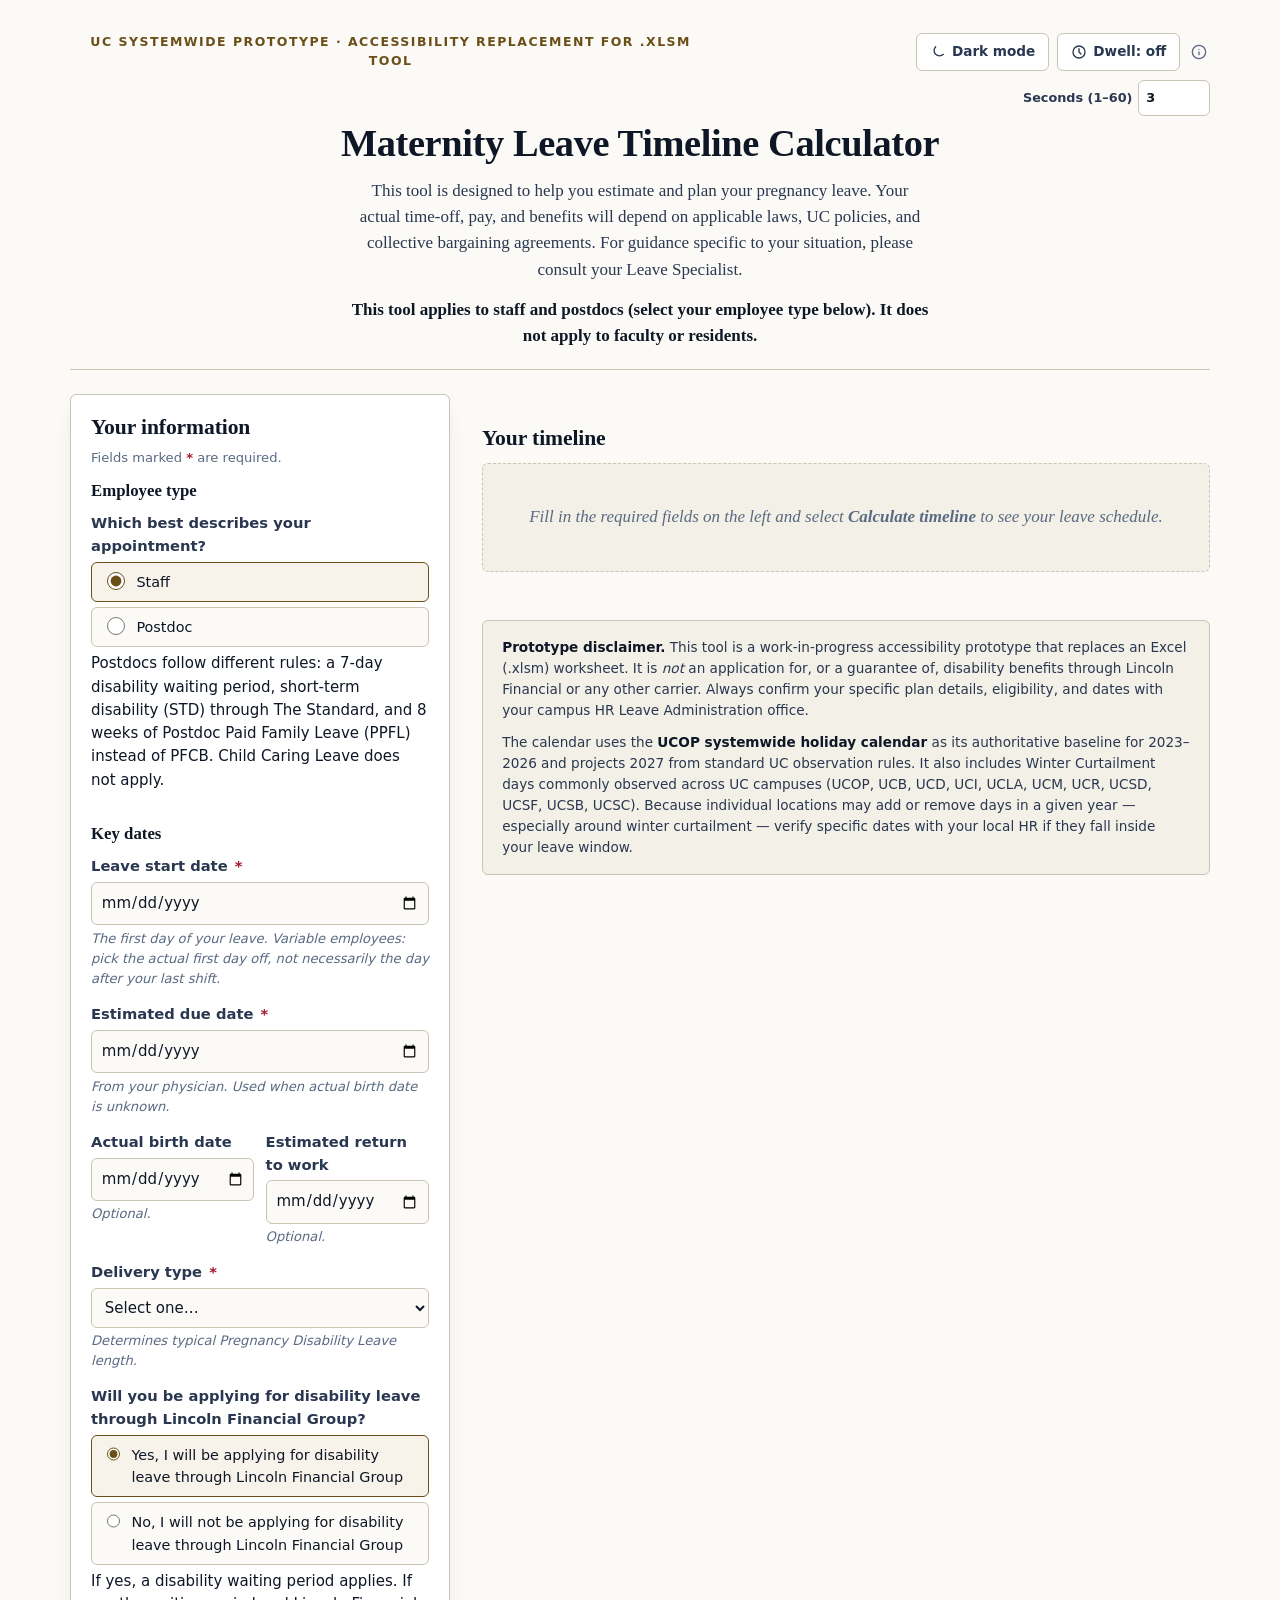
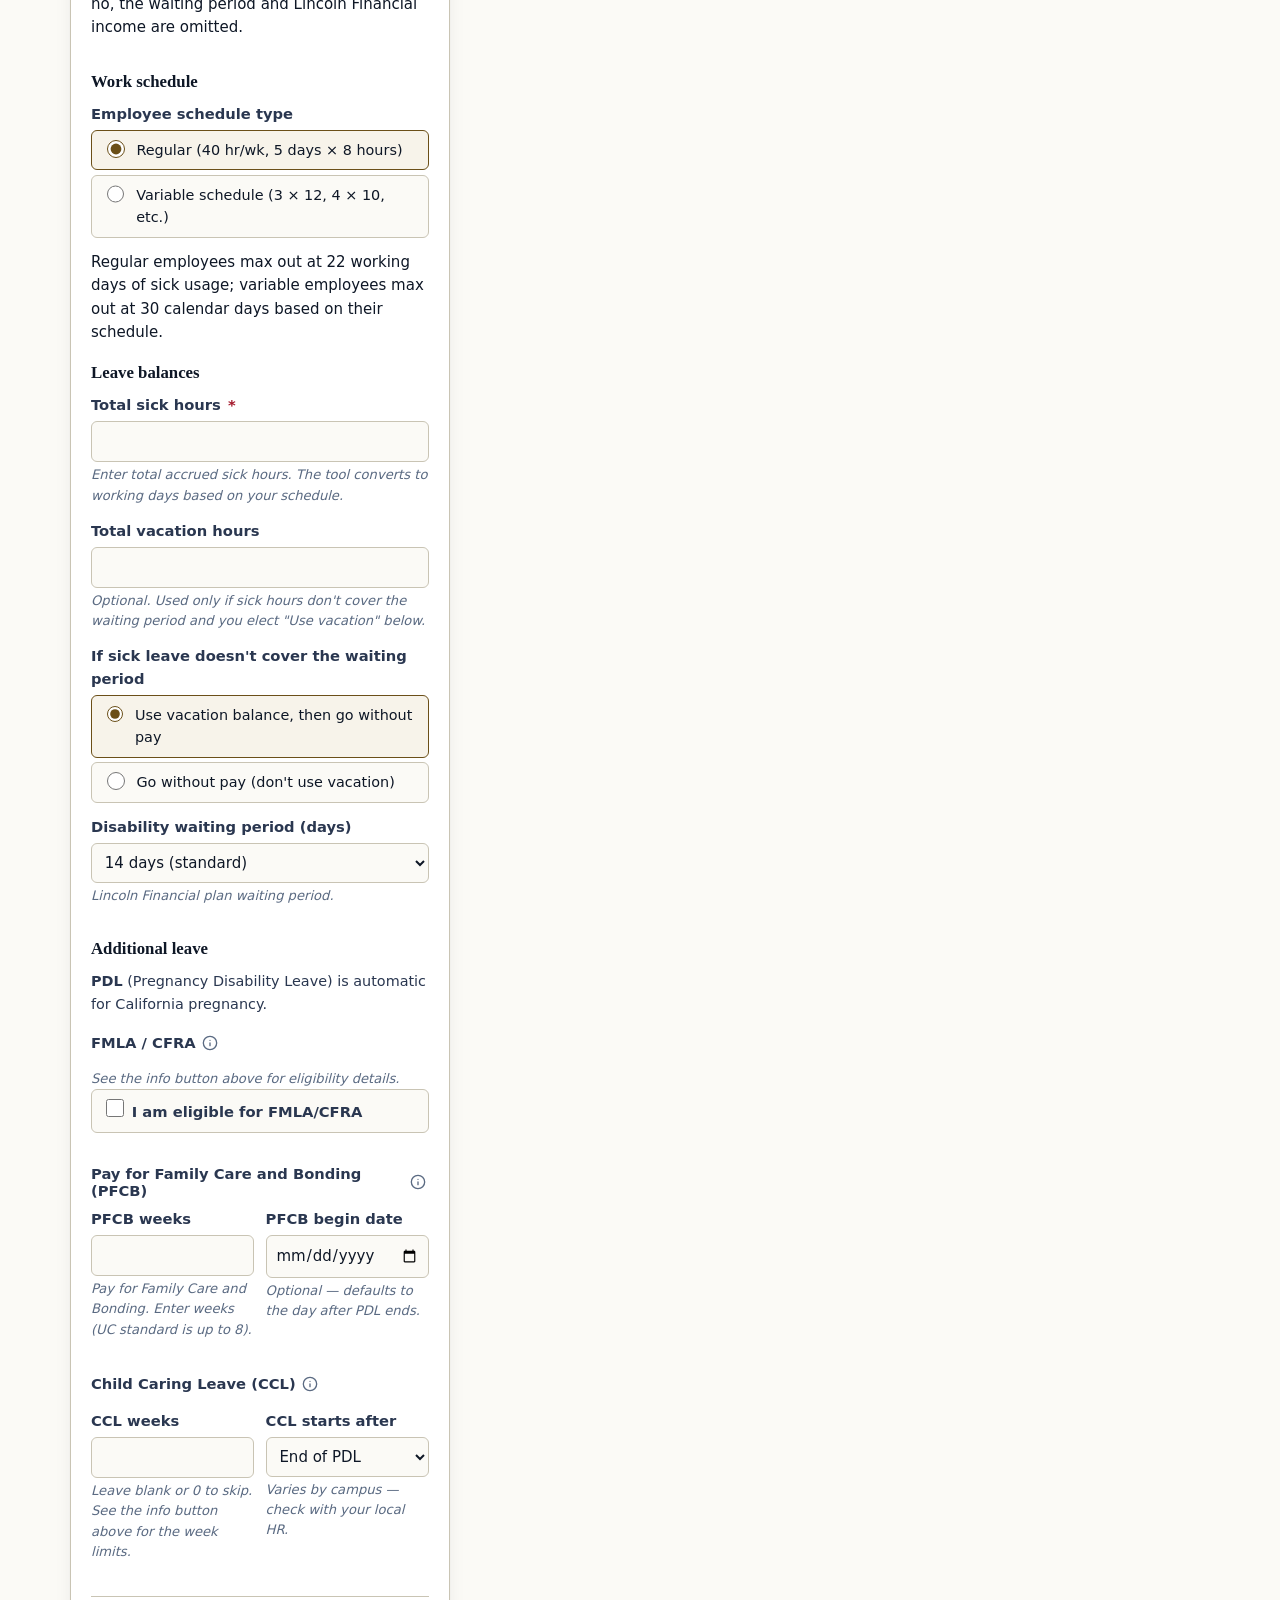
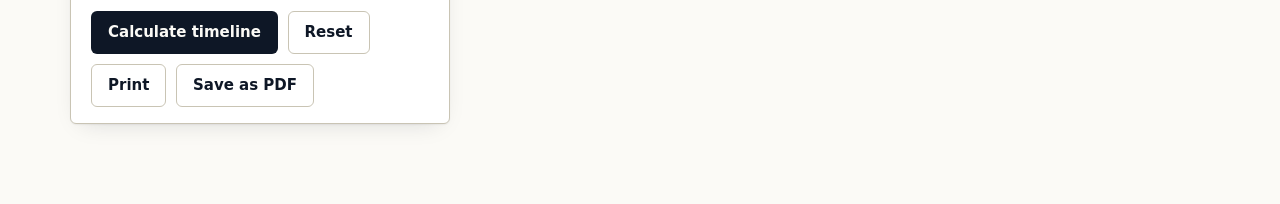
==== commit 8ea873b5: "feat: add info disclosure explaining dwell clicking An i-icon info button next to the Dwell toggle (" ====
--- a/index.html
+++ b/index.html
@@ -46,6 +46,16 @@
         </svg>
         <span class="dwell-toggle-label">Dwell: off</span>
       </button>
+      <button type="button" id="dwellInfoBtn" class="info-btn"
+              aria-expanded="false"
+              aria-controls="dwellInfoNote"
+              aria-label="About dwell clicking">
+        <svg viewBox="0 0 24 24" aria-hidden="true">
+          <circle cx="12" cy="12" r="10"></circle>
+          <line x1="12" y1="16" x2="12" y2="12"></line>
+          <line x1="12" y1="8" x2="12.01" y2="8"></line>
+        </svg>
+      </button>
       <span id="dwellToggle-desc" class="sr-only">When on, resting the
         pointer on a button, link, or form control for the dwell time
         activates it without clicking.</span>
@@ -58,6 +68,22 @@
       <span id="dwellTime-desc" class="sr-only">Dwell time in seconds
         before a hovered control activates. 1 to 60. Default 3.</span>
     </div>
+  </div>
+  <div id="dwellInfoNote" class="info-note dwell-info-note" role="note"
+       aria-live="polite" aria-atomic="true" hidden>
+    <p><strong>What is dwell clicking?</strong> Dwell activates a control by
+    holding the pointer still on it — no physical click needed. It
+    accommodates mobility impairments: use it with a mouse you can move but
+    not click, an eye-gaze or head-tracking pointer, or switch-driven
+    pointer control. Rest the pointer on any button, link, checkbox, or
+    dropdown for the dwell time (adjustable from 1 to 60 seconds; default 3)
+    and it activates. Moving away before the time is up cancels. Dropdowns
+    expand into a list you can dwell through, and while dwell is on, date
+    and number fields grow large step buttons that repeat while you rest
+    on them.</p>
+    <p>The same hover-to-activate approach also works ahead: it maps to
+    gaze- and pointer-based selection on augmented-reality (AR) headsets
+    and to press-and-hold activation on mobile touch screens.</p>
   </div>
   <h1>Maternity Leave Timeline Calculator</h1>
   <p class="lede">
--- a/styles.css
+++ b/styles.css
@@ -316,6 +316,54 @@
     animation: dwell-fill var(--dwell-ms, 3000ms) linear forwards;
   }
   @keyframes dwell-fill { to { width: 100%; } }
+  /* A dwell-expanded select renders as an inline listbox (size > 1) so
+     its options become hoverable dwell targets. Options cannot draw the
+     ::after progress bar, so an arming option is marked with the focus
+     color as an inverted highlight instead. */
+  select.dwell-open { height: auto; }
+  select.dwell-open option { padding: .4rem .5rem; }
+  option.dwell-arming {
+    background: var(--focus);
+    color: var(--paper);
+    font-weight: 600;
+  }
+  /* Stepper rows for date/number inputs — native pickers and spin
+     arrows are unreachable by synthetic events, so dwell mode adds its
+     own large-target step buttons under each field. Hidden entirely
+     (and out of the accessibility tree) unless dwell is on. */
+  .dwell-steppers { display: none; }
+  body.dwell-on .dwell-steppers {
+    display: flex;
+    flex-wrap: wrap;
+    gap: .35rem;
+    margin-top: .35rem;
+  }
+  .dwell-stepper {
+    min-height: 40px;
+    min-width: 48px;
+    padding: .3rem .55rem;
+    font-family: ui-sans-serif, system-ui, -apple-system, "Segoe UI", Roboto, sans-serif;
+    font-size: .85rem;
+    font-weight: 700;
+    background: var(--surface-1);
+    color: var(--ink);
+    border: 1px solid var(--rule);
+    border-radius: var(--radius);
+    cursor: pointer;
+  }
+  .dwell-stepper:hover {
+    background: var(--surface-2);
+    border-color: var(--ink-mute);
+  }
+  /* Dwell explainer note in the centered masthead: keep the running
+     text readable (left-aligned, measure-capped) and visually tied to
+     the controls row above it. */
+  .masthead .dwell-info-note {
+    text-align: left;
+    max-width: 68ch;
+    margin: .5rem auto .25rem;
+  }
+  .masthead .dwell-info-note p + p { margin-top: .5rem; }
 
   /* smooth body-level theme transition (but only after initial paint) */
   body.theme-transitions,
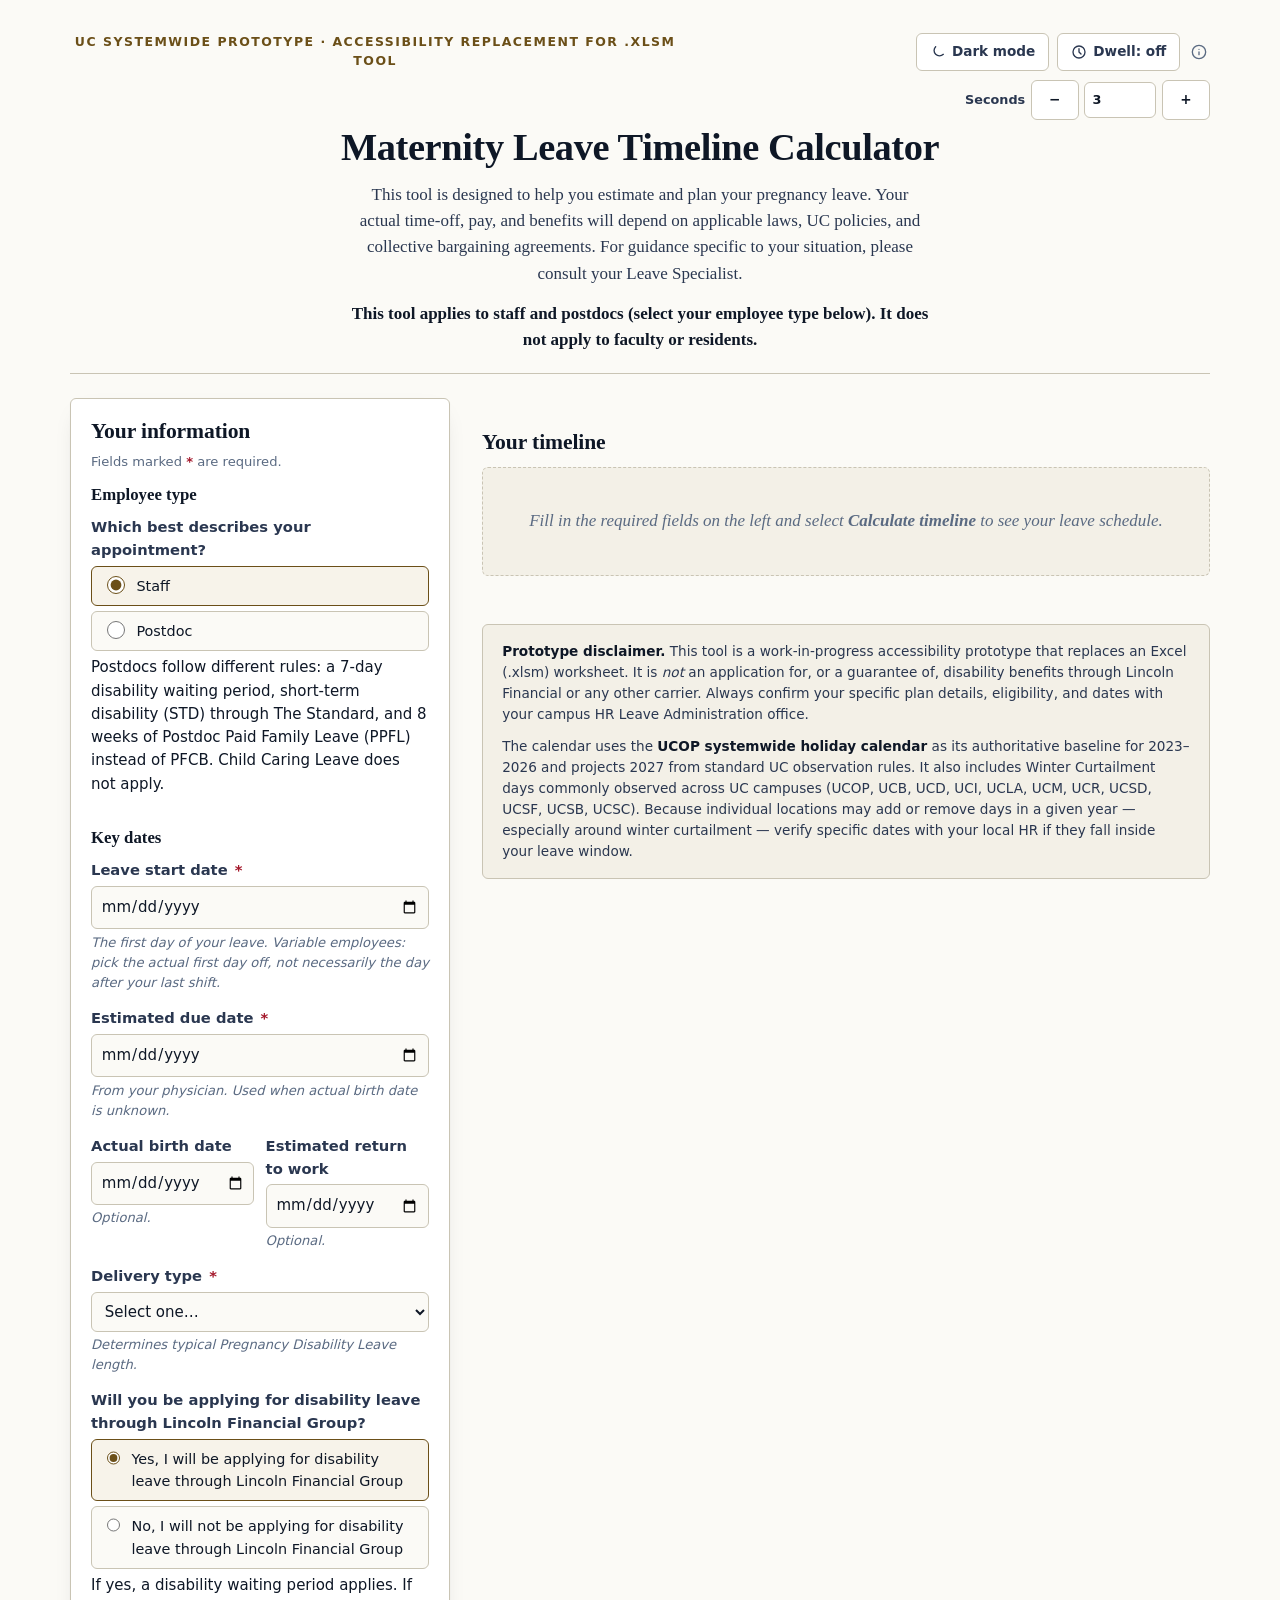
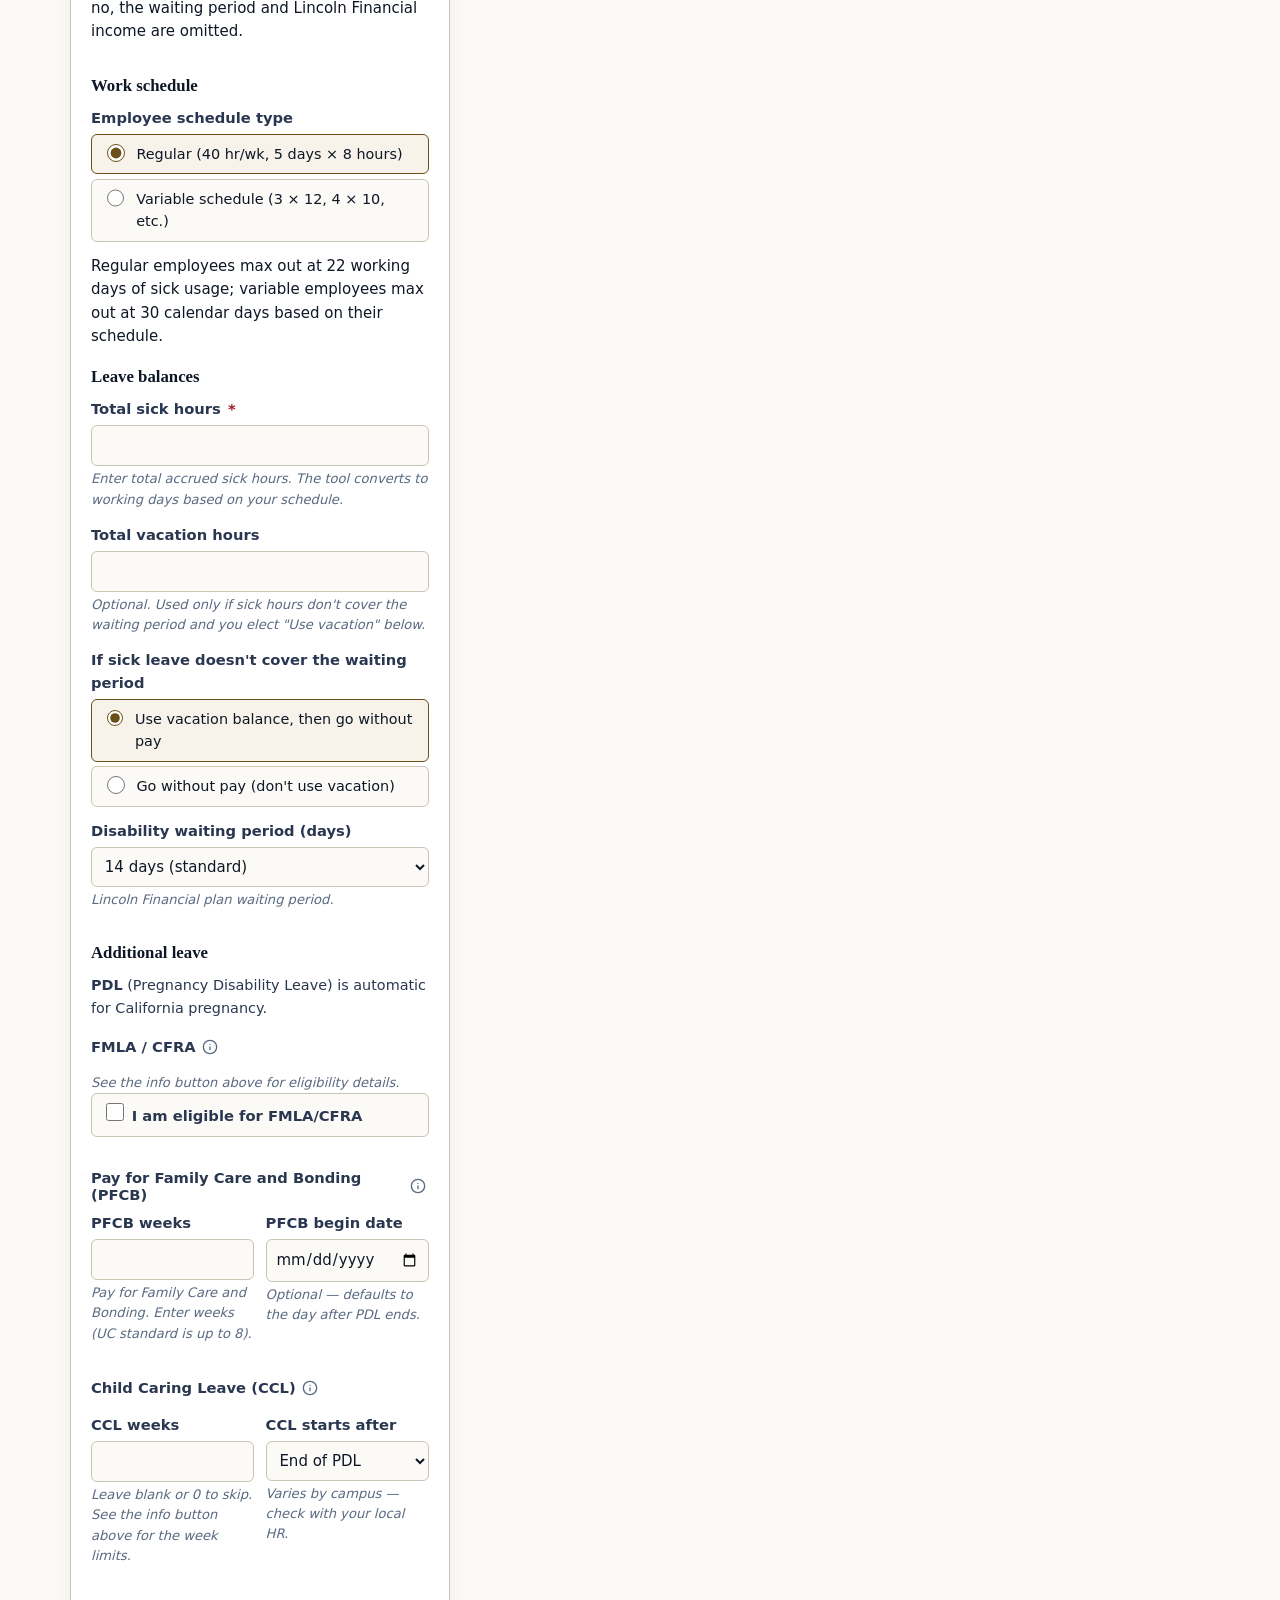
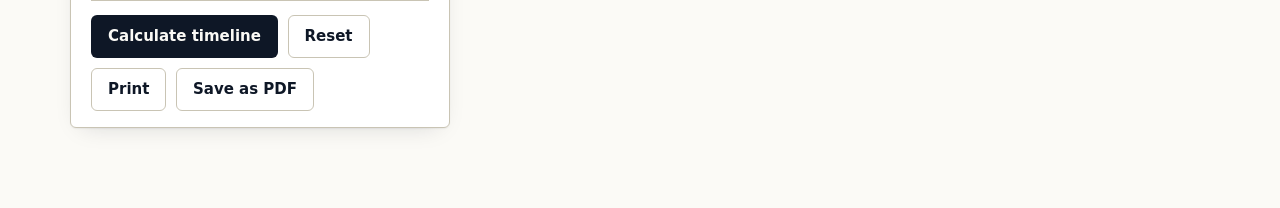
==== commit 52c7b145: "feat: inline -/+ buttons on the dwell seconds field; label simplified to Seconds The seconds field g" ====
--- a/index.html
+++ b/index.html
@@ -59,31 +59,30 @@
       <span id="dwellToggle-desc" class="sr-only">When on, resting the
         pointer on a button, link, or form control for the dwell time
         activates it without clicking.</span>
-      <label class="dwell-time-field" id="dwellTimeField" hidden>
-        <span class="dwell-time-label">Seconds (1–60)</span>
+      <div class="dwell-time-field" id="dwellTimeField" hidden>
+        <label for="dwellTime" class="dwell-time-label">Seconds</label>
+        <button type="button" id="dwellTimeMinus" class="dwell-stepper dwell-time-btn"
+                aria-label="Decrease dwell time by 1 second">−</button>
         <input type="number" id="dwellTime" inputmode="numeric"
                min="1" max="60" step="1" value="3"
                aria-describedby="dwellTime-desc">
-      </label>
+        <button type="button" id="dwellTimePlus" class="dwell-stepper dwell-time-btn"
+                aria-label="Increase dwell time by 1 second">+</button>
+      </div>
       <span id="dwellTime-desc" class="sr-only">Dwell time in seconds
         before a hovered control activates. 1 to 60. Default 3.</span>
     </div>
   </div>
   <div id="dwellInfoNote" class="info-note dwell-info-note" role="note"
        aria-live="polite" aria-atomic="true" hidden>
-    <p><strong>What is dwell clicking?</strong> Dwell activates a control by
-    holding the pointer still on it — no physical click needed. It
-    accommodates mobility impairments: use it with a mouse you can move but
-    not click, an eye-gaze or head-tracking pointer, or switch-driven
-    pointer control. Rest the pointer on any button, link, checkbox, or
-    dropdown for the dwell time (adjustable from 1 to 60 seconds; default 3)
-    and it activates. Moving away before the time is up cancels. Dropdowns
-    expand into a list you can dwell through, and while dwell is on, date
-    and number fields grow large step buttons that repeat while you rest
-    on them.</p>
-    <p>The same hover-to-activate approach also works ahead: it maps to
-    gaze- and pointer-based selection on augmented-reality (AR) headsets
-    and to press-and-hold activation on mobile touch screens.</p>
+    <p><strong>Dwell clicking:</strong> hold the pointer still on a control
+    to activate it; no click needed. Made for mobility accommodations:
+    mouse hover, eye-gaze or head-tracking pointers, and switch-driven
+    pointer control. Adjustable delay of 1 to 60 seconds; moving away
+    cancels. Dropdowns expand into dwellable lists; date and number fields
+    gain step buttons that repeat while you rest on them.</p>
+    <p>Also suits gaze selection on AR headsets and press-and-hold on
+    mobile touch screens.</p>
   </div>
   <h1>Maternity Leave Timeline Calculator</h1>
   <p class="lede">
--- a/styles.css
+++ b/styles.css
@@ -299,6 +299,7 @@
     color: var(--ink);
     font: inherit;
   }
+  .dwell-time-btn { min-width: 40px; }
   .dwell-arming {
     outline: 3px dashed var(--focus);
     outline-offset: 2px;
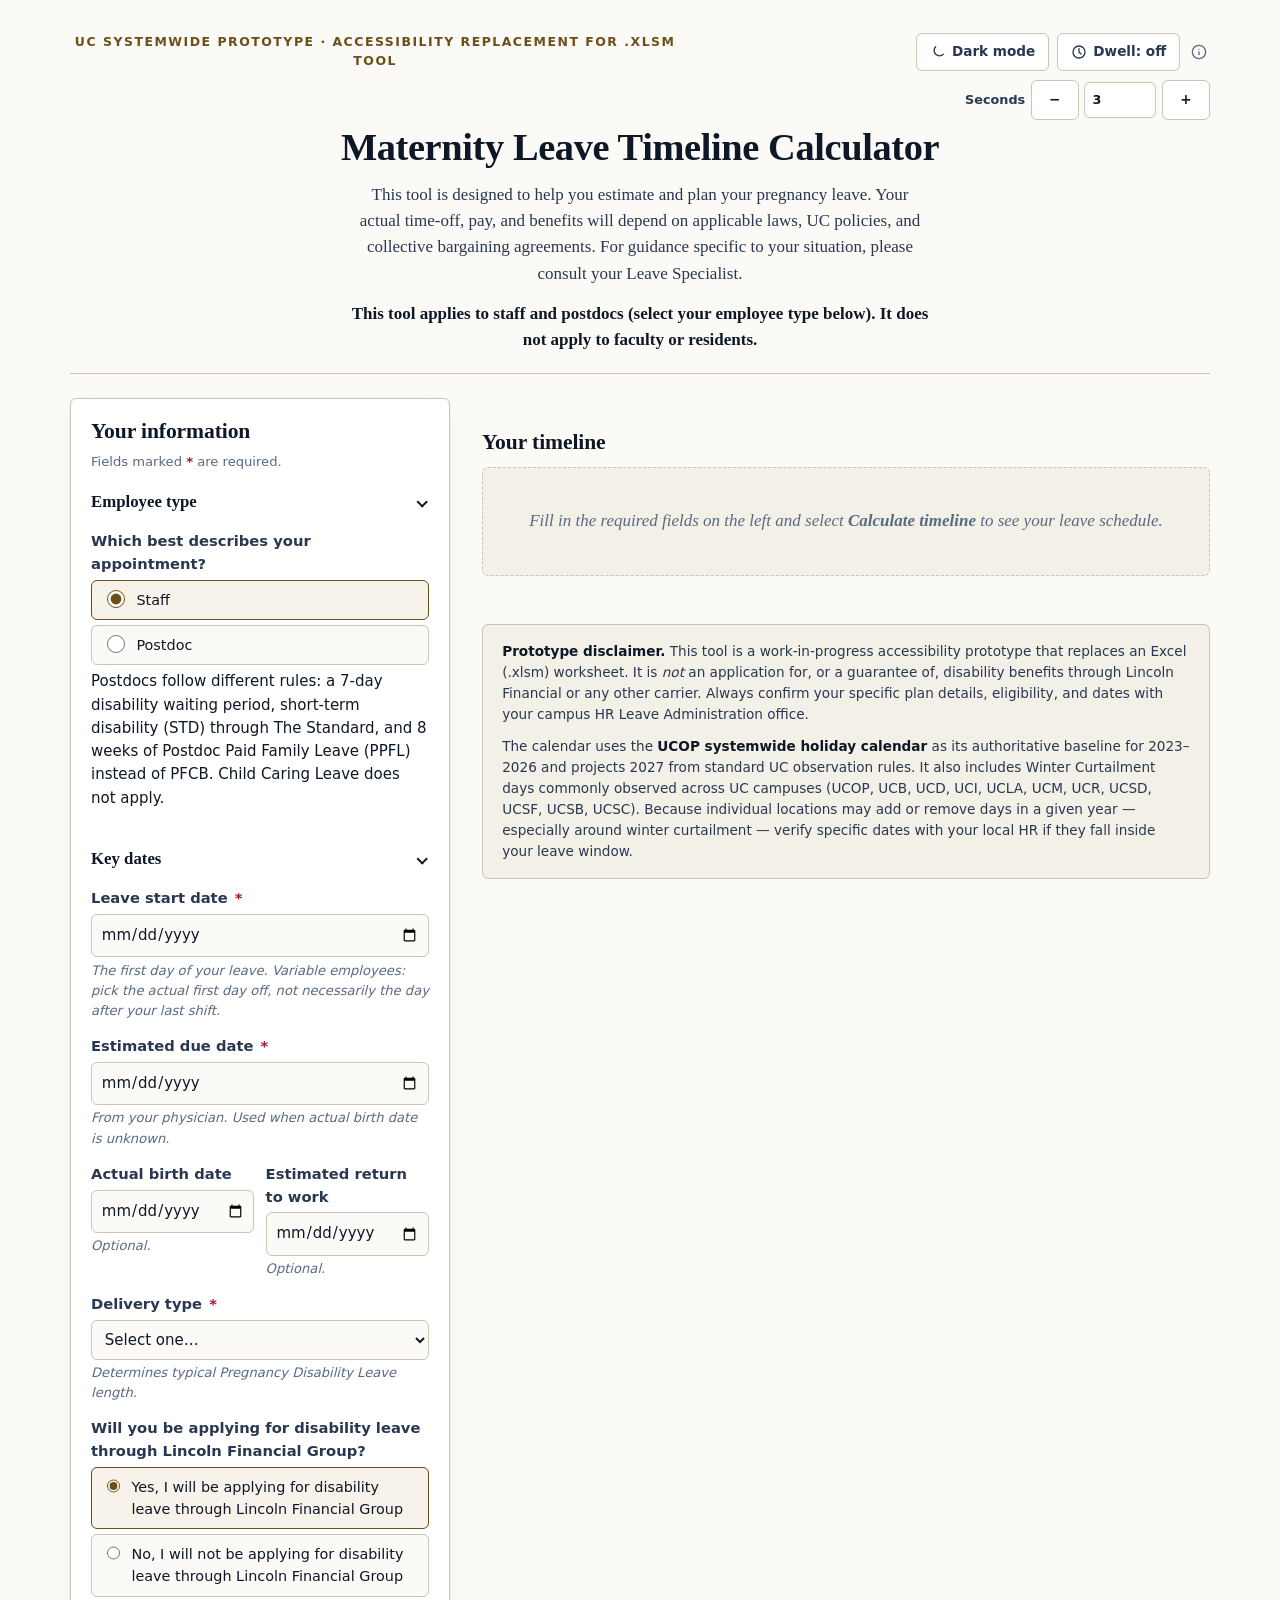
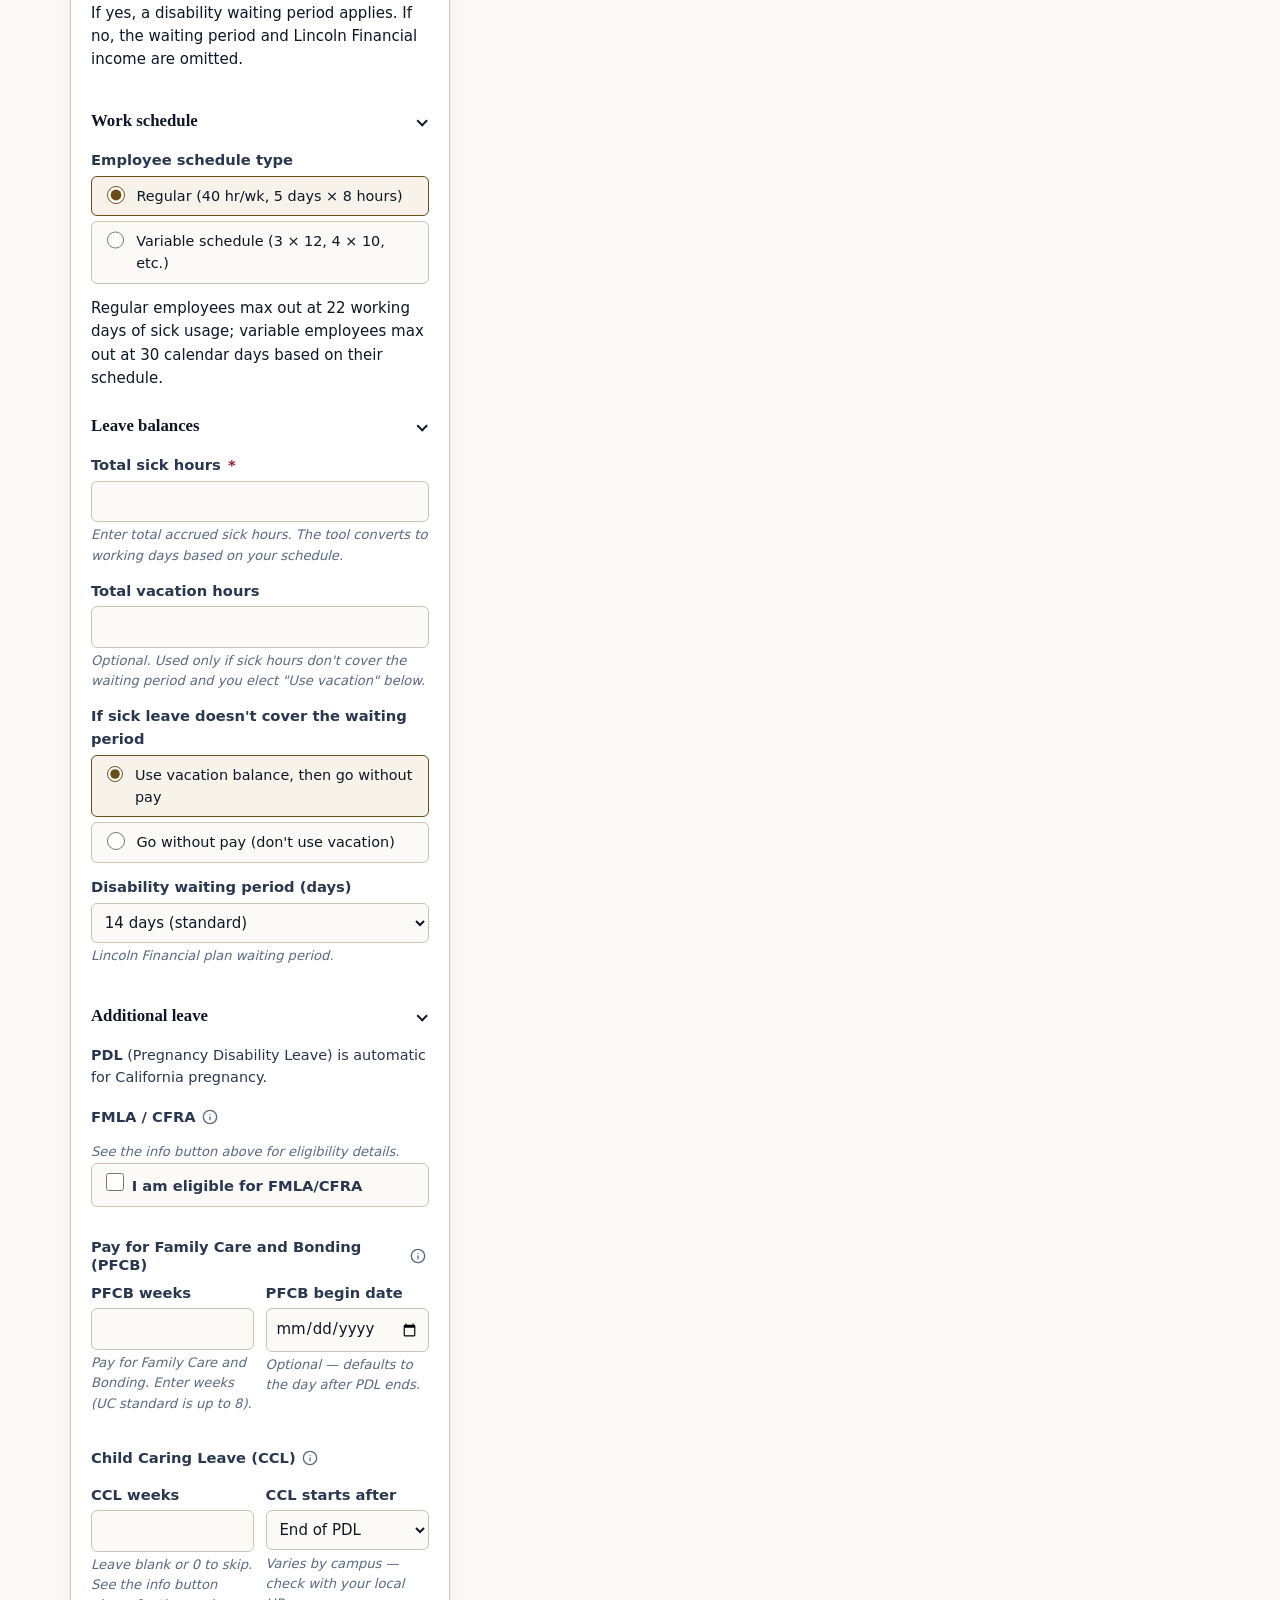
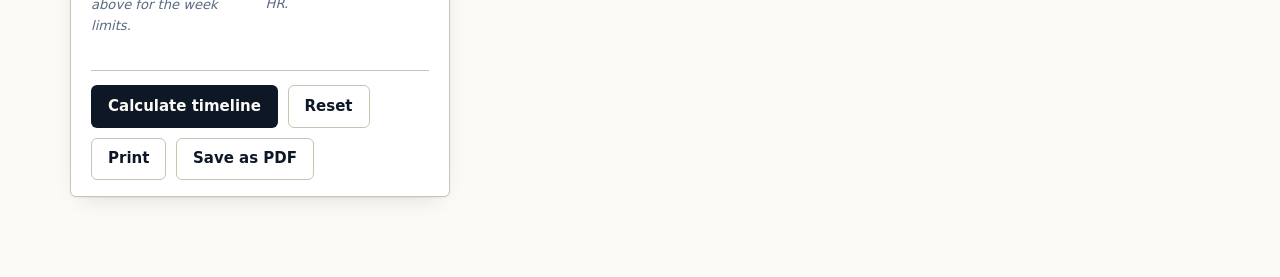
==== commit a6b8b874: "fix: single-announcement error notifications; remove duplicate ARIA alerts A failed submit previousl" ====
--- a/index.html
+++ b/index.html
@@ -107,11 +107,14 @@
       <span class="sr-only">(required)</span> are required.
     </p>
 
-    <!-- Error summary: list of all validation problems, announced via
-         role="alert" (implicit aria-live="assertive") and focused on show
-         so screen readers reliably speak the full list. Each link jumps
-         to and focuses the corresponding field. -->
-    <div id="errorSummary" class="error-summary" role="alert"
+    <!-- Error summary: list of all validation problems. Announced ONCE,
+         by moving focus to the container on show (tabindex="-1") — the
+         single announcement channel. No role="alert" here and none on
+         the inline field messages, so screen readers are not hit with
+         the same errors three times; each inline message is instead
+         read in context via the field's aria-describedby. Each link
+         jumps to and focuses the corresponding field. -->
+    <div id="errorSummary" class="error-summary"
          aria-labelledby="errorSummaryHeading" tabindex="-1" hidden>
       <h3 id="errorSummaryHeading" class="error-summary-heading">
         <span class="error-summary-icon" aria-hidden="true">⚠</span>
@@ -150,7 +153,7 @@
           <input type="date" id="lastDay" name="lastDay" required
                  aria-required="true" aria-describedby="lastDay-hint lastDay-err">
           <span class="hint" id="lastDay-hint">The first day of your leave. Variable employees: pick the actual first day off, not necessarily the day after your last shift. <span class="postdoc-only">Postdocs typically begin leave 2 weeks before the estimated due date.</span></span>
-          <span class="err-msg" id="lastDay-err" role="alert" hidden></span>
+          <span class="err-msg" id="lastDay-err" hidden></span>
         </div>
 
         <div class="field">
@@ -158,7 +161,7 @@
           <input type="date" id="dueDate" name="dueDate" required
                  aria-required="true" aria-describedby="dueDate-hint dueDate-err">
           <span class="hint" id="dueDate-hint">From your physician. Used when actual birth date is unknown.</span>
-          <span class="err-msg" id="dueDate-err" role="alert" hidden></span>
+          <span class="err-msg" id="dueDate-err" hidden></span>
         </div>
 
         <div class="row">
@@ -186,7 +189,7 @@
             <option value="C-section">C-section (56-day PDL)</option>
           </select>
           <span class="hint" id="deliveryType-hint">Determines typical Pregnancy Disability Leave length.</span>
-          <span class="err-msg" id="deliveryType-err" role="alert" hidden></span>
+          <span class="err-msg" id="deliveryType-err" hidden></span>
         </div>
 
         <fieldset class="radio-group" aria-describedby="lincDisability-hint">
@@ -227,14 +230,14 @@
               <input type="number" id="hoursPerDay" name="hoursPerDay"
                      min="1" max="24" step="0.5" value="12"
                      aria-describedby="hoursPerDay-err">
-              <span class="err-msg" id="hoursPerDay-err" role="alert" hidden></span>
+              <span class="err-msg" id="hoursPerDay-err" hidden></span>
             </div>
             <div class="field">
               <label for="daysPerWeek">Days per week</label>
               <input type="number" id="daysPerWeek" name="daysPerWeek"
                      min="1" max="7" step="1" value="3"
                      aria-describedby="daysPerWeek-err">
-              <span class="err-msg" id="daysPerWeek-err" role="alert" hidden></span>
+              <span class="err-msg" id="daysPerWeek-err" hidden></span>
             </div>
           </div>
         </div>
@@ -248,7 +251,7 @@
           <input type="number" id="sickHours" name="sickHours" min="0" step="1" required
                  aria-required="true" aria-describedby="sickHours-hint sickHours-err">
           <span class="hint" id="sickHours-hint">Enter total accrued sick hours. The tool converts to working days based on your schedule. <span class="postdoc-only">Postdocs: sick leave can be used during disability leave only while you are not receiving disability (STD) benefits — the tool applies sick leave before STD income begins.</span></span>
-          <span class="err-msg" id="sickHours-err" role="alert" hidden></span>
+          <span class="err-msg" id="sickHours-err" hidden></span>
         </div>
 
         <div class="field">
@@ -355,7 +358,7 @@
             <input type="number" id="pfcbWeeks" name="pfcbWeeks" min="0" max="8" step="1"
                    aria-describedby="pfcbWeeks-hint pfcbWeeks-err">
             <span class="hint" id="pfcbWeeks-hint"><span class="staff-only">Pay for Family Care and Bonding. Enter weeks (UC standard is up to 8).</span><span class="postdoc-only">Postdoc Paid Family Leave. Enter weeks (up to 8 per birth).</span></span>
-            <span class="err-msg" id="pfcbWeeks-err" role="alert" hidden></span>
+            <span class="err-msg" id="pfcbWeeks-err" hidden></span>
           </div>
           <div class="field">
             <label for="pfcbStart"><span class="staff-only">PFCB begin date</span><span class="postdoc-only">PPFL begin date</span></label>
@@ -396,7 +399,7 @@
             <input type="number" id="cclWeeks" name="cclWeeks" min="0" max="26" step="1"
                    aria-describedby="cclWeeks-hint cclWeeks-err">
             <span class="hint" id="cclWeeks-hint">Leave blank or 0 to skip. See the info button above for the week limits.</span>
-            <span class="err-msg" id="cclWeeks-err" role="alert" hidden></span>
+            <span class="err-msg" id="cclWeeks-err" hidden></span>
           </div>
           <div class="field">
             <label for="cclAnchor">CCL starts after</label>
--- a/styles.css
+++ b/styles.css
@@ -411,6 +411,42 @@
     padding: 0;
     margin-bottom: .5rem;
     color: var(--ink);
+  }
+
+  /* Collapsible section headers: the legend's text is moved into a
+     disclosure button at wire time. The button inherits the legend's
+     serif styling and adds a chevron that rotates between expanded
+     (down) and collapsed (right). */
+  .collapsible-legend { width: 100%; }
+  .fieldset-toggle {
+    display: flex;
+    align-items: center;
+    justify-content: space-between;
+    gap: .5rem;
+    width: 100%;
+    padding: .15rem 0;
+    background: none;
+    border: 0;
+    font: inherit;
+    color: inherit;
+    cursor: pointer;
+    text-align: left;
+  }
+  .fieldset-toggle:hover { color: var(--accent-dark); }
+  .fieldset-toggle::after {
+    content: "";
+    width: .5em;
+    height: .5em;
+    margin-right: .15em;
+    border-right: 2px solid currentColor;
+    border-bottom: 2px solid currentColor;
+    transform: rotate(45deg);
+    transition: transform .15s ease;
+    flex: 0 0 auto;
+  }
+  .fieldset-toggle[aria-expanded="false"]::after { transform: rotate(-45deg); }
+  @media (prefers-reduced-motion: reduce) {
+    .fieldset-toggle::after { transition: none; }
   }
 
   .field {
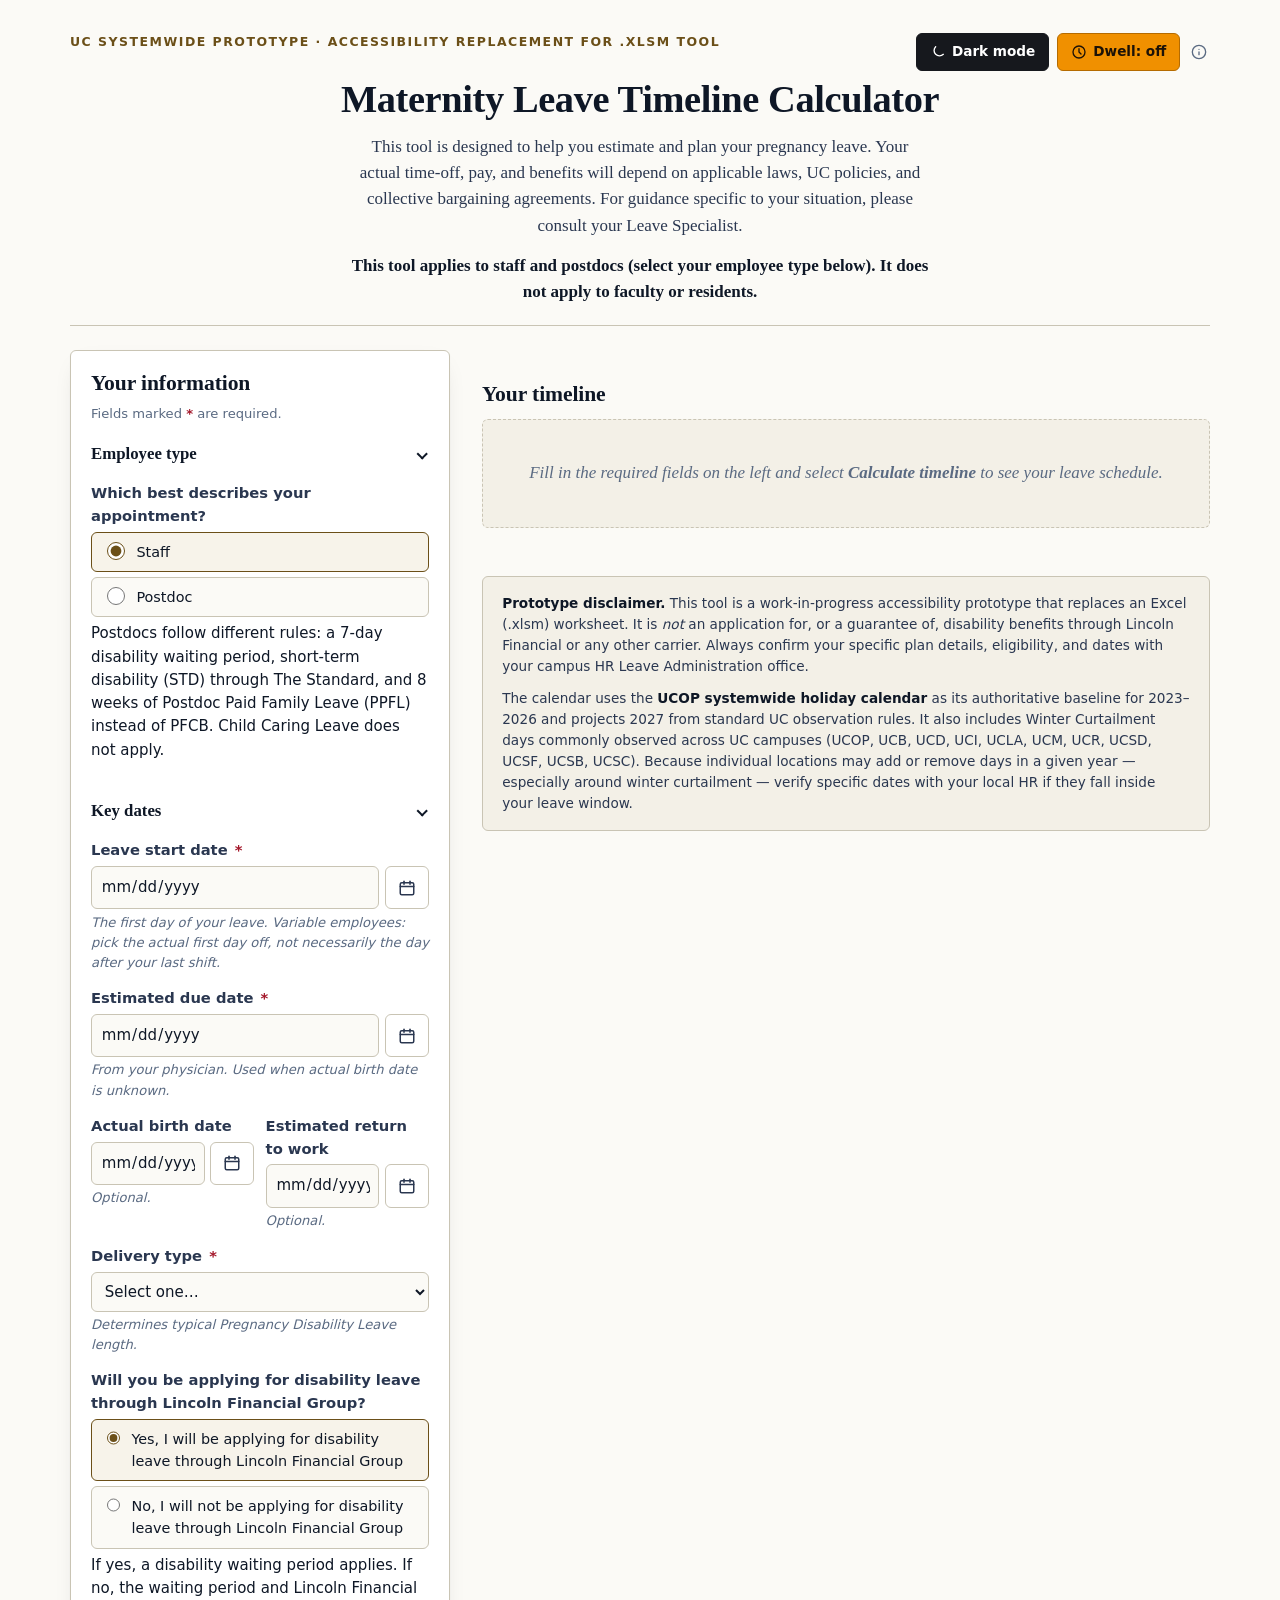
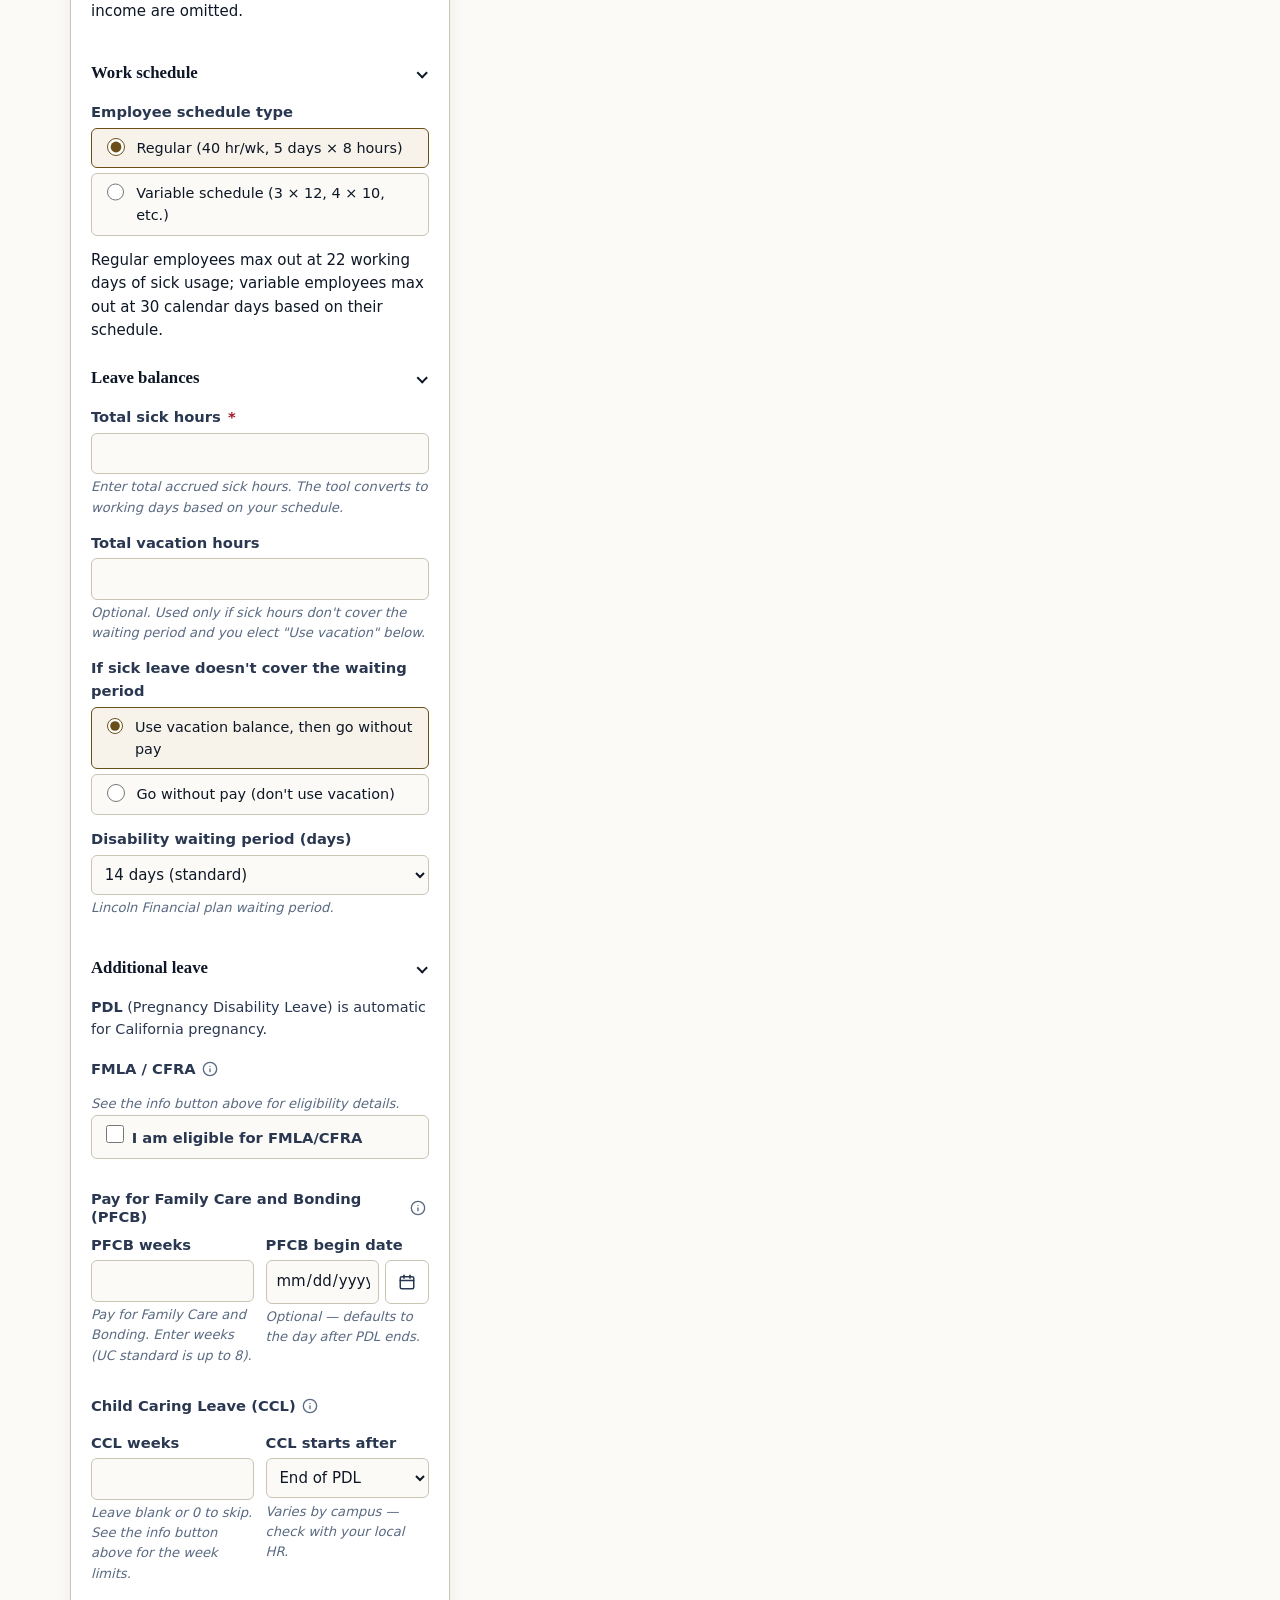
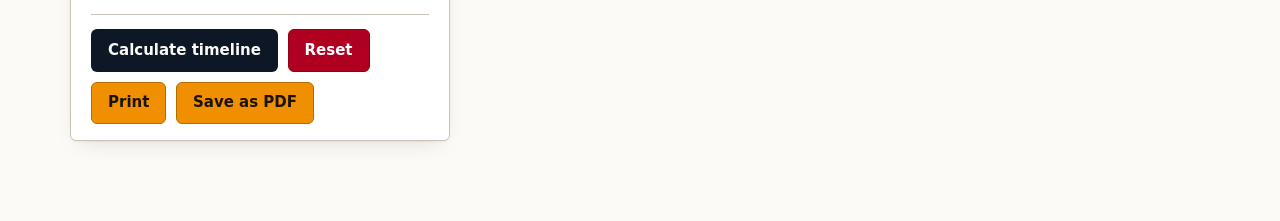
==== commit de18fa09: "fix: keep form fields inside the side panel The Key dates fieldset rendered 36px wider than the pane" ====
--- a/index.html
+++ b/index.html
@@ -56,9 +56,6 @@
           <line x1="12" y1="8" x2="12.01" y2="8"></line>
         </svg>
       </button>
-      <span id="dwellToggle-desc" class="sr-only">When on, resting the
-        pointer on a button, link, or form control for the dwell time
-        activates it without clicking.</span>
       <div class="dwell-time-field" id="dwellTimeField" hidden>
         <label for="dwellTime" class="dwell-time-label">Seconds</label>
         <button type="button" id="dwellTimeMinus" class="dwell-stepper dwell-time-btn"
@@ -69,10 +66,18 @@
         <button type="button" id="dwellTimePlus" class="dwell-stepper dwell-time-btn"
                 aria-label="Increase dwell time by 1 second">+</button>
       </div>
-      <span id="dwellTime-desc" class="sr-only">Dwell time in seconds
-        before a hovered control activates. 1 to 60. Default 3.</span>
     </div>
   </div>
+  <!-- Descriptions for the dwell controls above (linked by
+       aria-describedby, so DOM position is irrelevant). They live
+       outside the controls flex row because an absolutely positioned
+       .sr-only span takes its static position at the row's right edge,
+       which pushed 1px past the viewport on narrow screens. -->
+  <span id="dwellToggle-desc" class="sr-only">When on, resting the
+    pointer on a button, link, or form control for the dwell time
+    activates it without clicking.</span>
+  <span id="dwellTime-desc" class="sr-only">Dwell time in seconds
+    before a hovered control activates. 1 to 60. Default 3.</span>
   <div id="dwellInfoNote" class="info-note dwell-info-note" role="note"
        aria-live="polite" aria-atomic="true" hidden>
     <p><strong>Dwell clicking:</strong> hold the pointer still on a control
--- a/styles.css
+++ b/styles.css
@@ -138,6 +138,13 @@
 
   /* ---------- reset / base ---------- */
   *, *::before, *::after { box-sizing: border-box; }
+  /* The hidden attribute must always win. Component rules that set an
+     explicit display (.field is block, .dwell-time-field is flex, and
+     so on) otherwise beat the user agent's [hidden] { display: none },
+     leaving "hidden" elements on screen and in the accessibility tree
+     — which silently broke the disability waiting-period field and the
+     dwell seconds control. */
+  [hidden] { display: none !important; }
   html { -webkit-text-size-adjust: 100%; }
   body {
     margin: 0;
@@ -277,7 +284,7 @@
   }
   #dwellToggle[aria-pressed="true"] {
     border-color: var(--focus);
-    color: var(--ink);
+    color: var(--btn-orange-text, var(--ink));
     box-shadow: inset 0 0 0 1px var(--focus);
   }
   .dwell-time-field {
@@ -366,6 +373,71 @@
   }
   .masthead .dwell-info-note p + p { margin-top: .5rem; }
 
+  /* ------------------------------------------------------------
+     Button color accents
+     Reset is red; Print, Save as PDF, the Dwell toggle, and every
+     dwell stepper (field steppers and the seconds − / + pair) are
+     orange; the theme toggle is black with white text/icons in the
+     day theme and orange in the night theme. All text/background
+     pairs measure ≥ 6:1 (white on #b00020 = 7.3, #1c1207 on
+     #f09000 = 7.6, white on #16181d = 17.8; hovers ≥ 6:1). Icons
+     use stroke: currentColor, so they follow the text color. */
+  :root {
+    --btn-red: #b00020;
+    --btn-red-hover: #8f0019;
+    --btn-red-text: #ffffff;
+    --btn-orange: #f09000;
+    --btn-orange-hover: #d67f00;
+    --btn-orange-border: #b56b00;
+    --btn-orange-text: #1c1207;
+  }
+  #resetBtn {
+    background: var(--btn-red);
+    border-color: var(--btn-red-hover);
+    color: var(--btn-red-text);
+  }
+  #resetBtn:hover {
+    background: var(--btn-red-hover);
+    border-color: var(--btn-red-hover);
+    color: var(--btn-red-text);
+  }
+  #printBtn, #pdfBtn, #dwellToggle, .dwell-stepper {
+    background: var(--btn-orange);
+    border-color: var(--btn-orange-border);
+    color: var(--btn-orange-text);
+  }
+  #printBtn:hover, #pdfBtn:hover, #dwellToggle:hover, .dwell-stepper:hover {
+    background: var(--btn-orange-hover);
+    border-color: var(--btn-orange-border);
+    color: var(--btn-orange-text);
+  }
+  /* The theme toggle's colors ride on custom properties (overridden
+     by the dark-theme token block) rather than a [data-theme]
+     descendant selector, matching how every other color in the app
+     updates the moment the theme flips. */
+  :root {
+    --theme-btn-bg: #16181d;
+    --theme-btn-bg-hover: #2f333b;
+    --theme-btn-border: #16181d;
+    --theme-btn-text: #ffffff;
+  }
+  :root[data-theme="dark"] {
+    --theme-btn-bg: var(--btn-orange);
+    --theme-btn-bg-hover: var(--btn-orange-hover);
+    --theme-btn-border: var(--btn-orange-border);
+    --theme-btn-text: var(--btn-orange-text);
+  }
+  #themeToggle {
+    background: var(--theme-btn-bg);
+    border-color: var(--theme-btn-border);
+    color: var(--theme-btn-text);
+  }
+  #themeToggle:hover {
+    background: var(--theme-btn-bg-hover);
+    border-color: var(--theme-btn-border);
+    color: var(--theme-btn-text);
+  }
+
   /* smooth body-level theme transition (but only after initial paint) */
   body.theme-transitions,
   body.theme-transitions * {
@@ -403,6 +475,12 @@
     border: 0;
     padding: 0;
     margin: 0 0 1rem;
+    /* Fieldsets default to min-inline-size: min-content, so one wide
+       child (a date field plus its picker button inside a two-column
+       row) inflates the whole fieldset past the side panel. Let it
+       shrink to its container like any other block. */
+    min-inline-size: 0;
+    min-width: 0;
   }
   legend {
     font-family: "Iowan Old Style", Georgia, serif;
@@ -448,6 +526,31 @@
   @media (prefers-reduced-motion: reduce) {
     .fieldset-toggle::after { transition: none; }
   }
+  /* The section-header chevron owns this element's ::after, so the
+     generic dwell progress bar (also ::after) would merge with it and
+     render as a rotated, growing streak. Restore the chevron's
+     geometry while arming and draw the bar with ::before instead —
+     nothing else styles ::before on these buttons. */
+  .fieldset-toggle.dwell-arming::after {
+    position: static;
+    left: auto;
+    bottom: auto;
+    width: .5em;
+    height: .5em;
+    background: none;
+    animation: none;
+  }
+  .fieldset-toggle.dwell-arming::before {
+    content: "";
+    position: absolute;
+    left: 0;
+    bottom: 0;
+    height: 4px;
+    width: 0;
+    background: var(--focus);
+    pointer-events: none;
+    animation: dwell-fill var(--dwell-ms, 3000ms) linear forwards;
+  }
 
   .field {
     display: block;
@@ -485,6 +588,48 @@
   .field select:focus {
     border-color: var(--focus);
     background: var(--surface-1);
+  }
+
+  /* Date field + its uniquely labeled picker button. The native
+     calendar button is hidden only once ours is in place (JS adds
+     .has-show-picker), so a browser that cannot do the swap keeps
+     working normally. */
+  .date-input-row {
+    display: flex;
+    align-items: stretch;
+    gap: .35rem;
+  }
+  .date-input-row input[type="date"] { flex: 1 1 auto; min-width: 0; }
+  body.has-show-picker .field input[type="date"]::-webkit-calendar-picker-indicator {
+    display: none;
+  }
+  .date-picker-btn {
+    flex: 0 0 auto;
+    display: inline-flex;
+    align-items: center;
+    justify-content: center;
+    width: 44px;
+    min-height: 40px;
+    padding: 0;
+    background: var(--surface-1);
+    border: 1px solid var(--rule);
+    border-radius: var(--radius);
+    color: var(--ink-soft);
+    cursor: pointer;
+  }
+  .date-picker-btn:hover {
+    background: var(--surface-2);
+    border-color: var(--ink-mute);
+    color: var(--ink);
+  }
+  .date-picker-btn svg {
+    width: 18px;
+    height: 18px;
+    stroke: currentColor;
+    fill: none;
+    stroke-width: 2;
+    stroke-linecap: round;
+    stroke-linejoin: round;
   }
   .field input[aria-invalid="true"],
   .field select[aria-invalid="true"] {
@@ -569,7 +714,10 @@
   /* row: two side-by-side fields */
   .row {
     display: grid;
-    grid-template-columns: 1fr 1fr;
+    /* minmax(0, 1fr) rather than 1fr: a plain 1fr track refuses to
+       shrink below its content's min-content width, which pushes date
+       fields out of the panel in the two-column rows. */
+    grid-template-columns: minmax(0, 1fr) minmax(0, 1fr);
     gap: .7rem;
   }
 
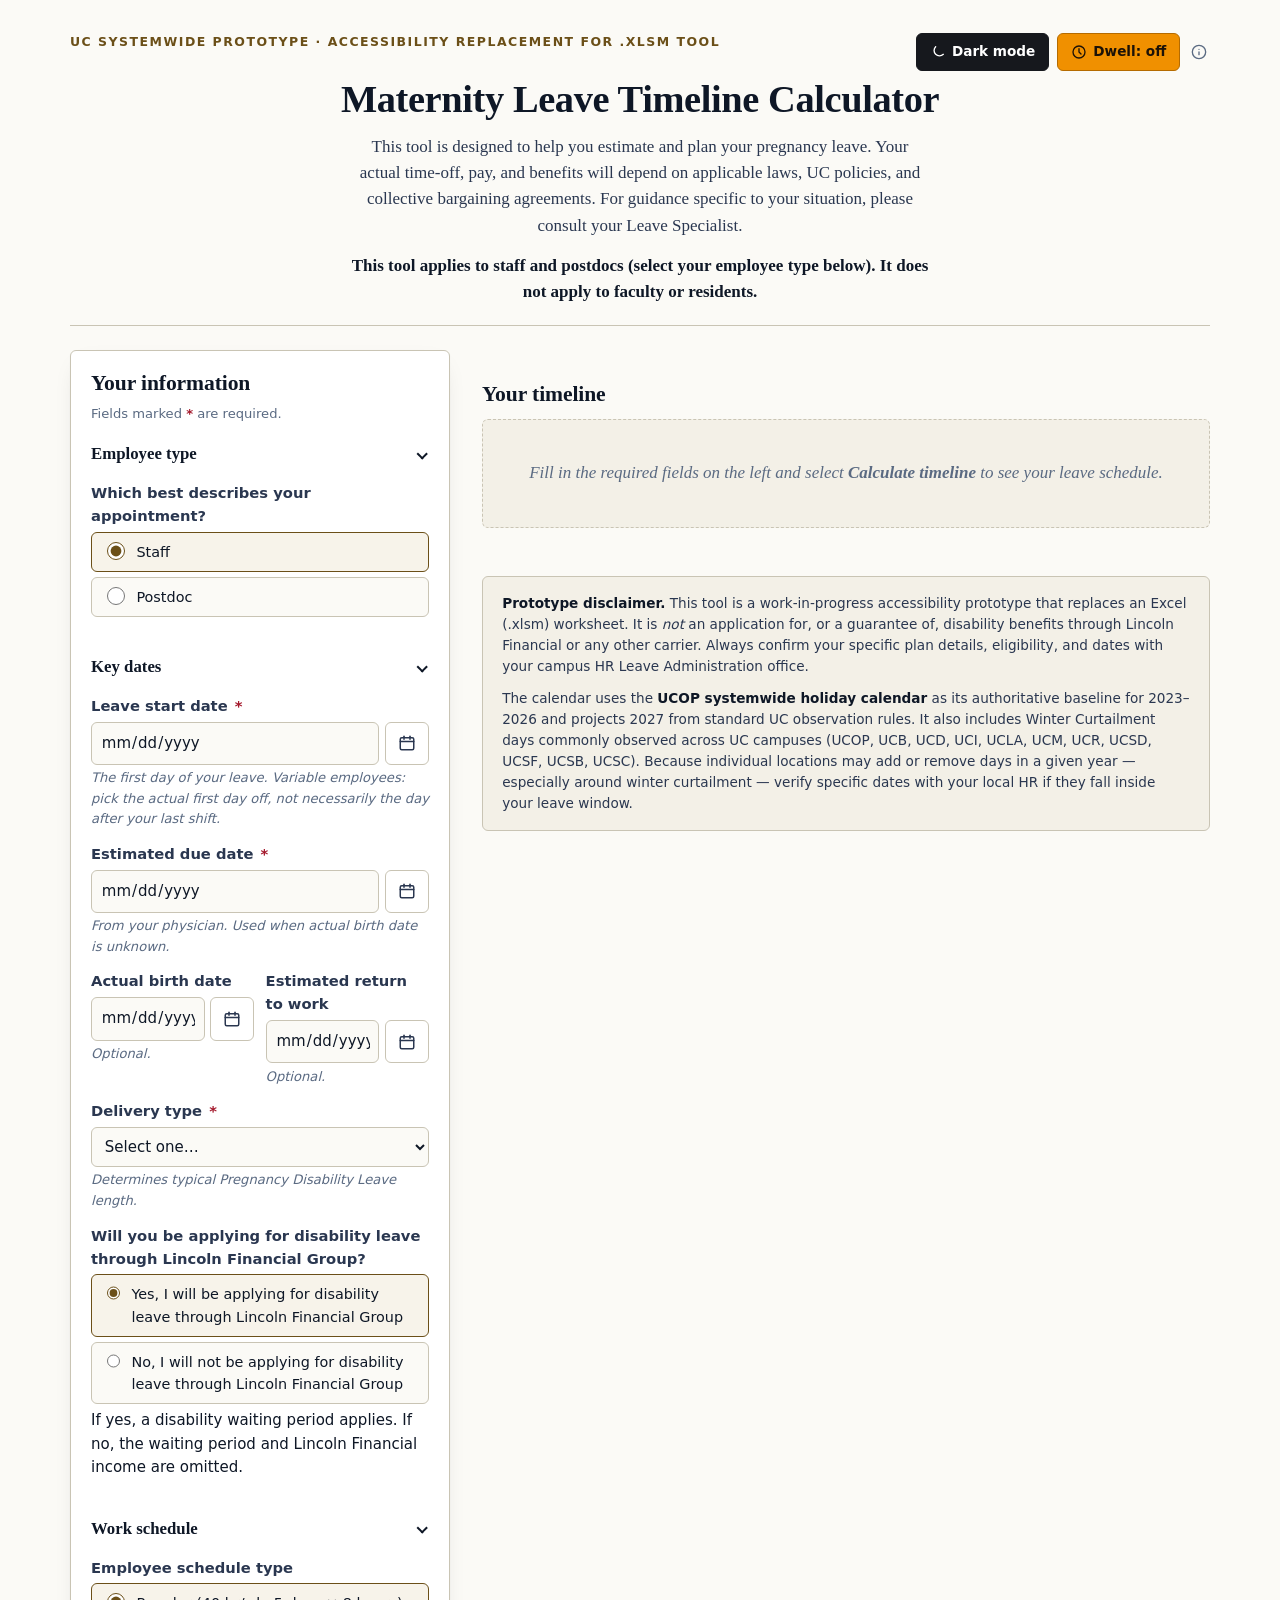
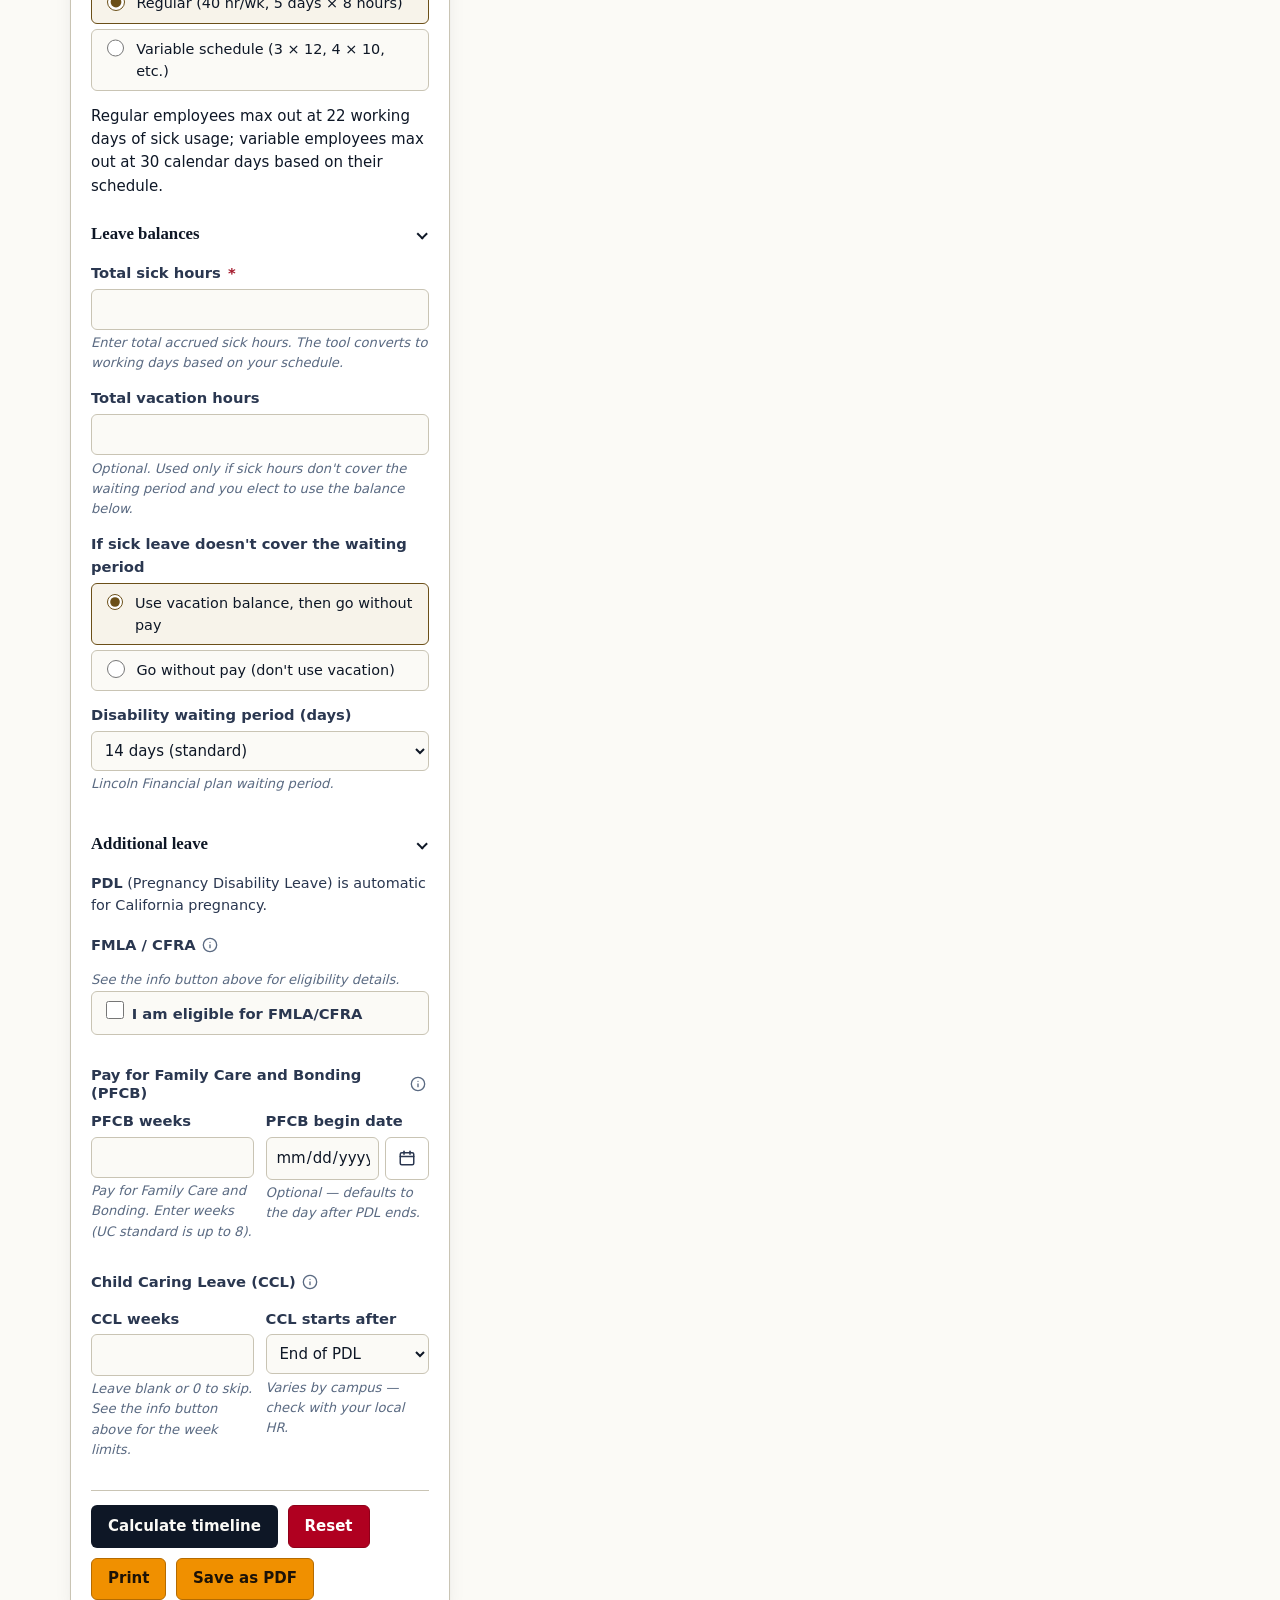
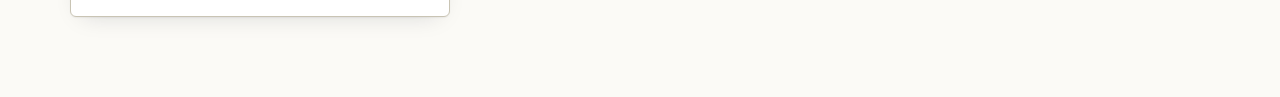
==== commit ad36a511: "content: postdoc wording updates (drop intro hint, UCD, PPFL window, VAC/PTO) 1. Removed the Postdoc" ====
--- a/index.html
+++ b/index.html
@@ -59,12 +59,12 @@
       <div class="dwell-time-field" id="dwellTimeField" hidden>
         <label for="dwellTime" class="dwell-time-label">Seconds</label>
         <button type="button" id="dwellTimeMinus" class="dwell-stepper dwell-time-btn"
-                aria-label="Decrease dwell time by 1 second">−</button>
+                aria-label="−: decrease dwell time by 1 second">−</button>
         <input type="number" id="dwellTime" inputmode="numeric"
                min="1" max="60" step="1" value="3"
                aria-describedby="dwellTime-desc">
         <button type="button" id="dwellTimePlus" class="dwell-stepper dwell-time-btn"
-                aria-label="Increase dwell time by 1 second">+</button>
+                aria-label="+: increase dwell time by 1 second">+</button>
       </div>
     </div>
   </div>
@@ -136,7 +136,7 @@
 
       <fieldset>
         <legend>Employee type</legend>
-        <fieldset class="radio-group" aria-describedby="employeeType-hint">
+        <fieldset class="radio-group">
           <legend>Which best describes your appointment?</legend>
           <label class="radio">
             <input type="radio" name="employeeType" value="staff" checked>
@@ -146,7 +146,6 @@
             <input type="radio" name="employeeType" value="postdoc">
             <span>Postdoc</span>
           </label>
-          <span class="hint" id="employeeType-hint">Postdocs follow different rules: a 7-day disability waiting period, short-term disability (STD) through The Standard, and 8 weeks of Postdoc Paid Family Leave (PPFL) instead of PFCB. Child Caring Leave does not apply.</span>
         </fieldset>
       </fieldset>
 
@@ -260,21 +259,21 @@
         </div>
 
         <div class="field">
-          <label for="vacHours">Total vacation hours</label>
+          <label for="vacHours"><span class="staff-only">Total vacation hours</span><span class="postdoc-only">Total VAC/PTO hours</span></label>
           <input type="number" id="vacHours" name="vacHours" min="0" step="1"
                  aria-describedby="vacHours-hint">
-          <span class="hint" id="vacHours-hint">Optional. Used only if sick hours don't cover the waiting period <em>and</em> you elect "Use vacation" below.</span>
+          <span class="hint" id="vacHours-hint">Optional. Used only if sick hours don't cover the waiting period <em>and</em> you elect to use the balance below.</span>
         </div>
 
         <fieldset class="radio-group">
           <legend>If sick leave doesn't cover the waiting period</legend>
           <label class="radio">
             <input type="radio" name="fallbackStrategy" value="vacation" checked>
-            <span>Use vacation balance, then go without pay</span>
+            <span><span class="staff-only">Use vacation balance, then go without pay</span><span class="postdoc-only">Use VAC/PTO balance, then go without pay</span></span>
           </label>
           <label class="radio">
             <input type="radio" name="fallbackStrategy" value="lns">
-            <span>Go without pay (don't use vacation)</span>
+            <span><span class="staff-only">Go without pay (don't use vacation)</span><span class="postdoc-only">Go without pay (don't use VAC/PTO)</span></span>
           </label>
         </fieldset>
 
@@ -318,7 +317,7 @@
           FMLA/CFRA eligible, the leave is a personal leave paid through PPFL —
           no departmental approval is needed. If you are FMLA/CFRA eligible,
           sick leave may not be used for pay during family leave — only PPFL or
-          vacation.</p>
+          VAC/PTO.</p>
         </div>
         <div class="field">
           <span class="hint" id="elig-hint">See the info button above for eligibility details.</span>
@@ -353,9 +352,9 @@
           PPFL</strong> and do <strong>not</strong> need to be FMLA/CFRA
           eligible. If you are not FMLA/CFRA eligible, the leave is a personal
           leave paid through PPFL — no departmental approval is needed. PPFL is
-          <strong>per birth</strong> and cannot be used again in the new year.
-          If you are FMLA/CFRA eligible, sick leave may not be used for pay
-          during family leave — only PPFL or vacation.</p>
+          <strong>per birth</strong> and may be taken any time up until the
+          child's first birthday. If you are FMLA/CFRA eligible, sick leave may
+          not be used for pay during family leave — only PPFL or VAC/PTO.</p>
         </div>
         <div class="row">
           <div class="field">
@@ -468,7 +467,7 @@
             <span><span class="sw sw-pfcb"></span><span class="staff-only">PFCB</span><span class="postdoc-only">PPFL</span></span>
             <span class="staff-only"><span class="sw sw-ccl"></span>CCL</span>
             <span><span class="sw sw-sick sw-bordered"></span>Sick day</span>
-            <span><span class="sw sw-vac sw-bordered"></span>Vacation day</span>
+            <span><span class="sw sw-vac sw-bordered"></span><span class="staff-only">Vacation day</span><span class="postdoc-only">VAC/PTO day</span></span>
             <span><span class="sw sw-lns sw-bordered"></span>Leave, no salary</span>
             <span><span class="sw sw-holiday sw-bordered"></span>★ Holiday</span>
           </div>
